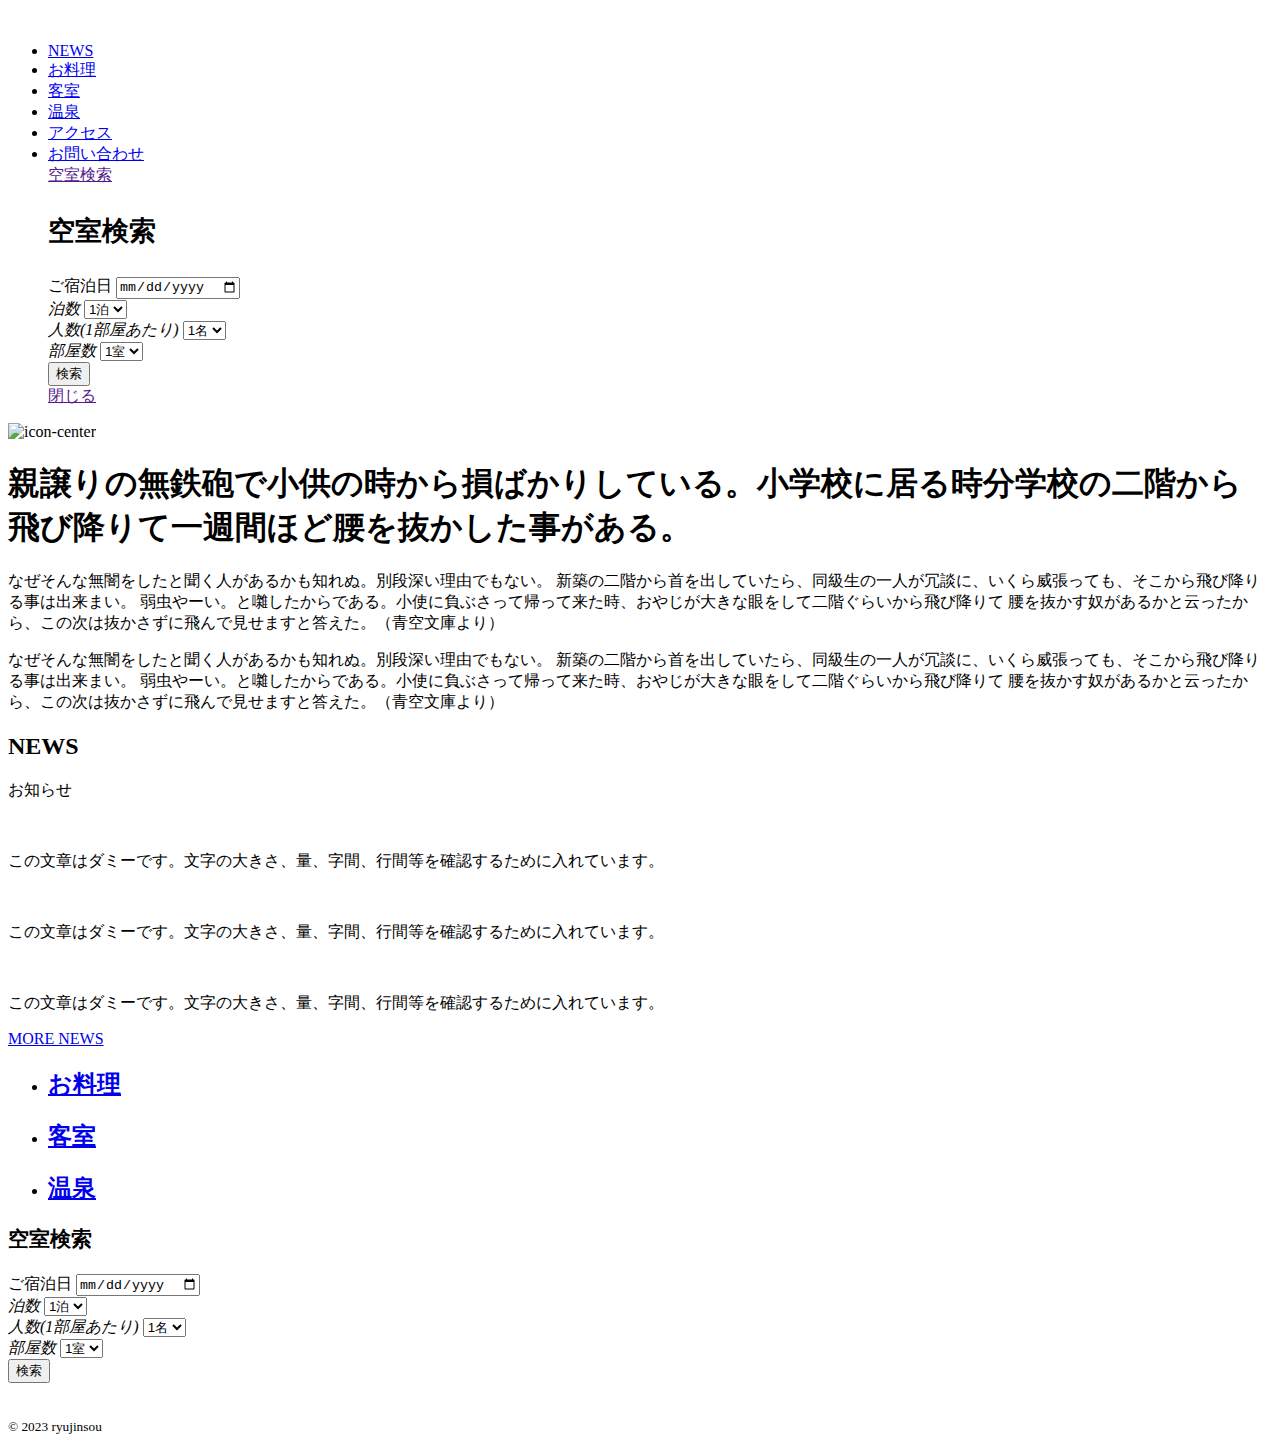
==== index.html @ 033f854f "Create index.html" ====
<!DOCTYPE html>
<html lang="ja">

    <head>
        <meta charset="UTF-8">
        <meta http-equiv="X-UA-Compatible" content="IE=edge">
        <meta name="viewport" content="width=device-width, initial-scale=1.0">
        <title>癒しの宿 龍人荘</title>
        <link rel="stylesheet" href="css/style.css">
        <link rel="icon" type="image/jpg" href="images/ryu.jpg">
        <link
            href="https://stackpath.bootstrapcdn.com/font-awesome/4.7.0/css/font-awesome.min.css"
            rel="stylesheet">
        <meta name="robots" content="noindex,nofollow">
        <script
            src="https://ajax.googleapis.com/ajax/libs/jquery/3.6.3/jquery.min.js"></script>
        <script src="js/main.js"></script>
    </head>

    <body>
        <header class="page-header">
            <div id="drawer_toggle">
                <span></span>
                <span></span>
                <span></span>
            </div>

            <div class="header-top">
                <a href="index.html"><img class="logo" src="images/ryu.jpg"
                        alt=""></a>
                <nav>
                    <ul class="list">
                        <li><a href="news.html">NEWS</a></li>
                        <li><a href="cuisine.html">お料理</a></li>
                        <li><a href="room.html">客室</a></li>
                        <li><a href="spa.html">温泉</a></li>
                        <li><a href="access.html">アクセス</a></li>
                        <li><a href="form.html">お問い合わせ</a></li>
                        <div class="content">
                            <a class="js-modal-open" href="">空室検索</a>
                        </div>
                        <div class="modal js-modal">
                            <div class="modal__bg js-modal-close"></div>
                            <div class="modal__content">
                                <div class="form_search_modal">
                                    <h3 style="font-size: 1.7rem;">空室検索</h3>
                                    <form action="#" id="form2">
                                        <div>
                                            <label>
                                                <span>ご宿泊日</span>
                                                <input type="date" value="date">
                                            </label>
                                        </div>
                                        <div>
                                            <em>泊数</em>
                                            <select name="" id="">
                                                <option value="1"
                                                    selected="selected"
                                                    slot="haku">1泊</option>
                                                <option value="2">2泊</option>
                                                <option value="3">3泊</option>
                                                <option value="4">4泊</option>
                                                <option value="5">5泊</option>
                                            </select>
                                        </div>
                                        <div>
                                            <em>人数(1部屋あたり)</em>
                                            <select name="" id="">
                                                <option value="1"
                                                    selected="selected"
                                                    slot="haku">1名</option>
                                                <option value="2">2名</option>
                                                <option value="3">3名</option>
                                                <option value="4">4名</option>
                                                <option value="5">5名</option>
                                            </select>
                                        </div>
                                        <div>
                                            <em>部屋数</em>
                                            <select name="" id="">
                                                <option value="1"
                                                    selected="selected"
                                                    slot="haku">1室</option>
                                                <option value="2">2室</option>
                                                <option value="3">3室</option>
                                                <option value="4">4室</option>
                                                <option value="5">5室</option>
                                            </select>
                                        </div>
                                        <div>
                                            <a href="">
                                                <input type="button" value="検索"
                                                    id="searchBtn">
                                            </a>
                                        </div>
                                    </form>
                                    <a class="js-modal-close" href="">閉じる</a>
                                </div><!--modal__inner-->
                            </div><!--modal-->
                        </ul>
                    </nav>
                </div>
                <div class="header-main">
                    <img src="./images/ryu2.svg" alt="icon-center">
                </div>
            </header>


            <div class="wrapper">
                <main>
                    <h1>親譲りの無鉄砲で小供の時から損ばかりしている。小学校に居る時分学校の二階から飛び降りて一週間ほど腰を抜かした事がある。</h1>
                    <p>なぜそんな無闇をしたと聞く人があるかも知れぬ。別段深い理由でもない。
                        新築の二階から首を出していたら、同級生の一人が冗談に、いくら威張っても、そこから飛び降りる事は出来まい。
                        弱虫やーい。と囃したからである。小使に負ぶさって帰って来た時、おやじが大きな眼をして二階ぐらいから飛び降りて
                        腰を抜かす奴があるかと云ったから、この次は抜かさずに飛んで見せますと答えた。（青空文庫より）</p>
                    <p>なぜそんな無闇をしたと聞く人があるかも知れぬ。別段深い理由でもない。
                        新築の二階から首を出していたら、同級生の一人が冗談に、いくら威張っても、そこから飛び降りる事は出来まい。
                        弱虫やーい。と囃したからである。小使に負ぶさって帰って来た時、おやじが大きな眼をして二階ぐらいから飛び降りて
                        腰を抜かす奴があるかと云ったから、この次は抜かさずに飛んで見せますと答えた。（青空文庫より）</p>
                </main>


                <section>
                    <h2 class="news-header">NEWS</h2>
                    <p>お知らせ</p>
                </section>
                <div class="news-page">
                    <article>
                        <figure><a href=""><img src="images/news1.jpg" alt=""></a></figure>
                        <p>この文章はダミーです。文字の大きさ、量、字間、行間等を確認するために入れています。</p>
                    </article>
                    <article>
                        <figure><a href=""><img src="images/news2.jpeg" alt=""></a></figure>
                        <p>この文章はダミーです。文字の大きさ、量、字間、行間等を確認するために入れています。</p>
                    </article>
                    <article>
                        <figure><a href=""><img src="images/news3.jpg" alt=""></a></figure>
                        <p>この文章はダミーです。文字の大きさ、量、字間、行間等を確認するために入れています。</p>
                    </article>
                </div>
                <p class="btn_wrapper"><a href="news.html">MORE NEWS</a></p>
            </div>

            <div class="contents">
                <ul class="contents_box">
                    <li class="cuisine_active"><a href="cuisine.html">
                            <h2>お料理</h2>
                        </a>
                    </li>
                    <li class="room_active"><a href="room.html">
                            <h2>客室</h2>
                        </a>
                    </li>
                    <li class="spa_active"><a href="spa.html">
                            <h2>温泉</h2>
                        </a>
                    </li>
                </ul>
            </div>

            <div class="form_search">
                <h3 style="font-size: 1.3rem;">空室検索</h3>
                <form action="#">
                    <div>
                        <label>
                            <span>ご宿泊日</span>
                            <input type="date" value="date">
                        </label>
                    </div>
                    <div>
                        <em>泊数</em>
                        <select name="" id="">
                            <option value="1" selected="selected" slot="haku">1泊</option>
                            <option value="2">2泊</option>
                            <option value="3">3泊</option>
                            <option value="4">4泊</option>
                            <option value="5">5泊</option>
                        </select>
                    </div>
                    <div>
                        <em>人数(1部屋あたり)</em>
                        <select name="" id="">
                            <option value="1" selected="selected" slot="haku">1名</option>
                            <option value="2">2名</option>
                            <option value="3">3名</option>
                            <option value="4">4名</option>
                            <option value="5">5名</option>
                        </select>
                    </div>
                    <div>
                        <em>部屋数</em>
                        <select name="" id="">
                            <option value="1" selected="selected" slot="haku">1室</option>
                            <option value="2">2室</option>
                            <option value="3">3室</option>
                            <option value="4">4室</option>
                            <option value="5">5室</option>
                        </select>
                    </div>
                    <div>
                        <a href="">
                            <input type="button" value="検索" id="searchBtn">
                        </a>
                    </div>
                </form>
            </div>
            <footer>
                <img src="images/ryu.jpg" alt="">
                <p><small>&copy; 2023 ryujinsou</small></p>
            </footer>
        </body>

    </html>
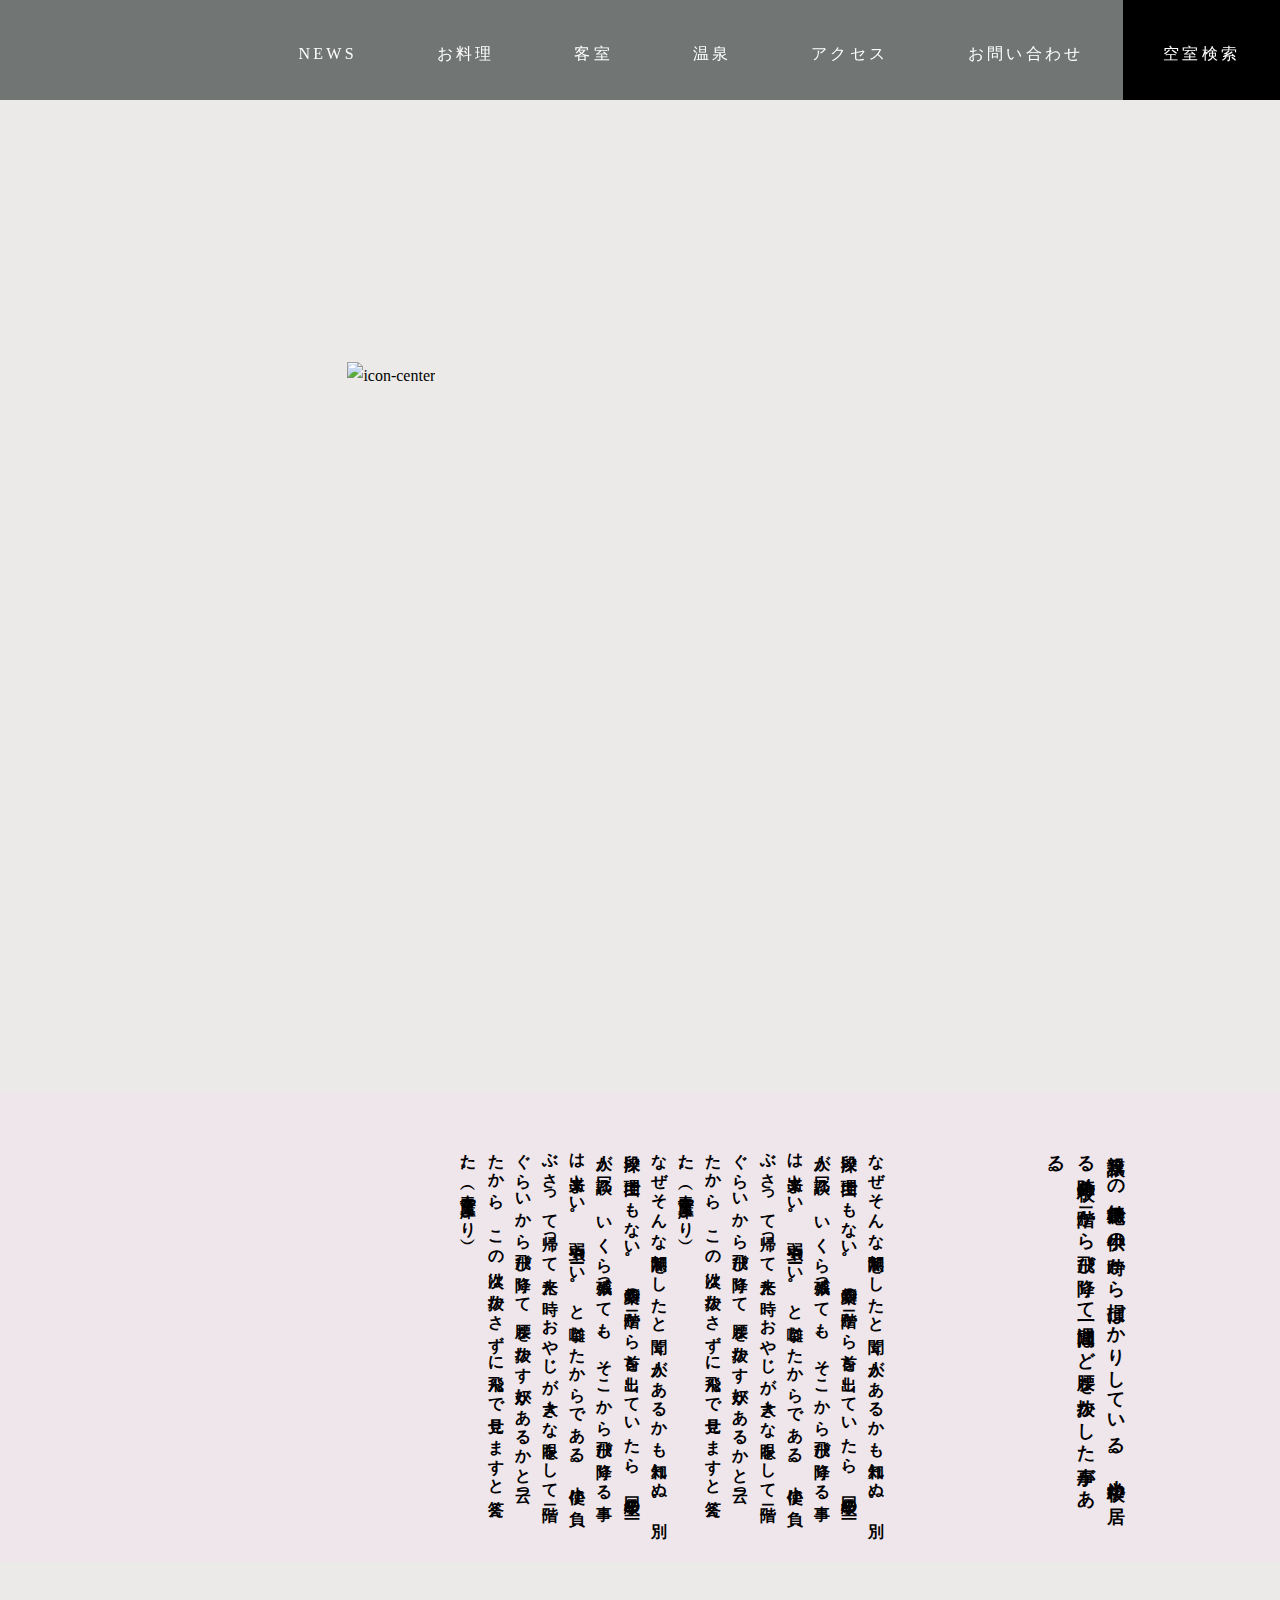
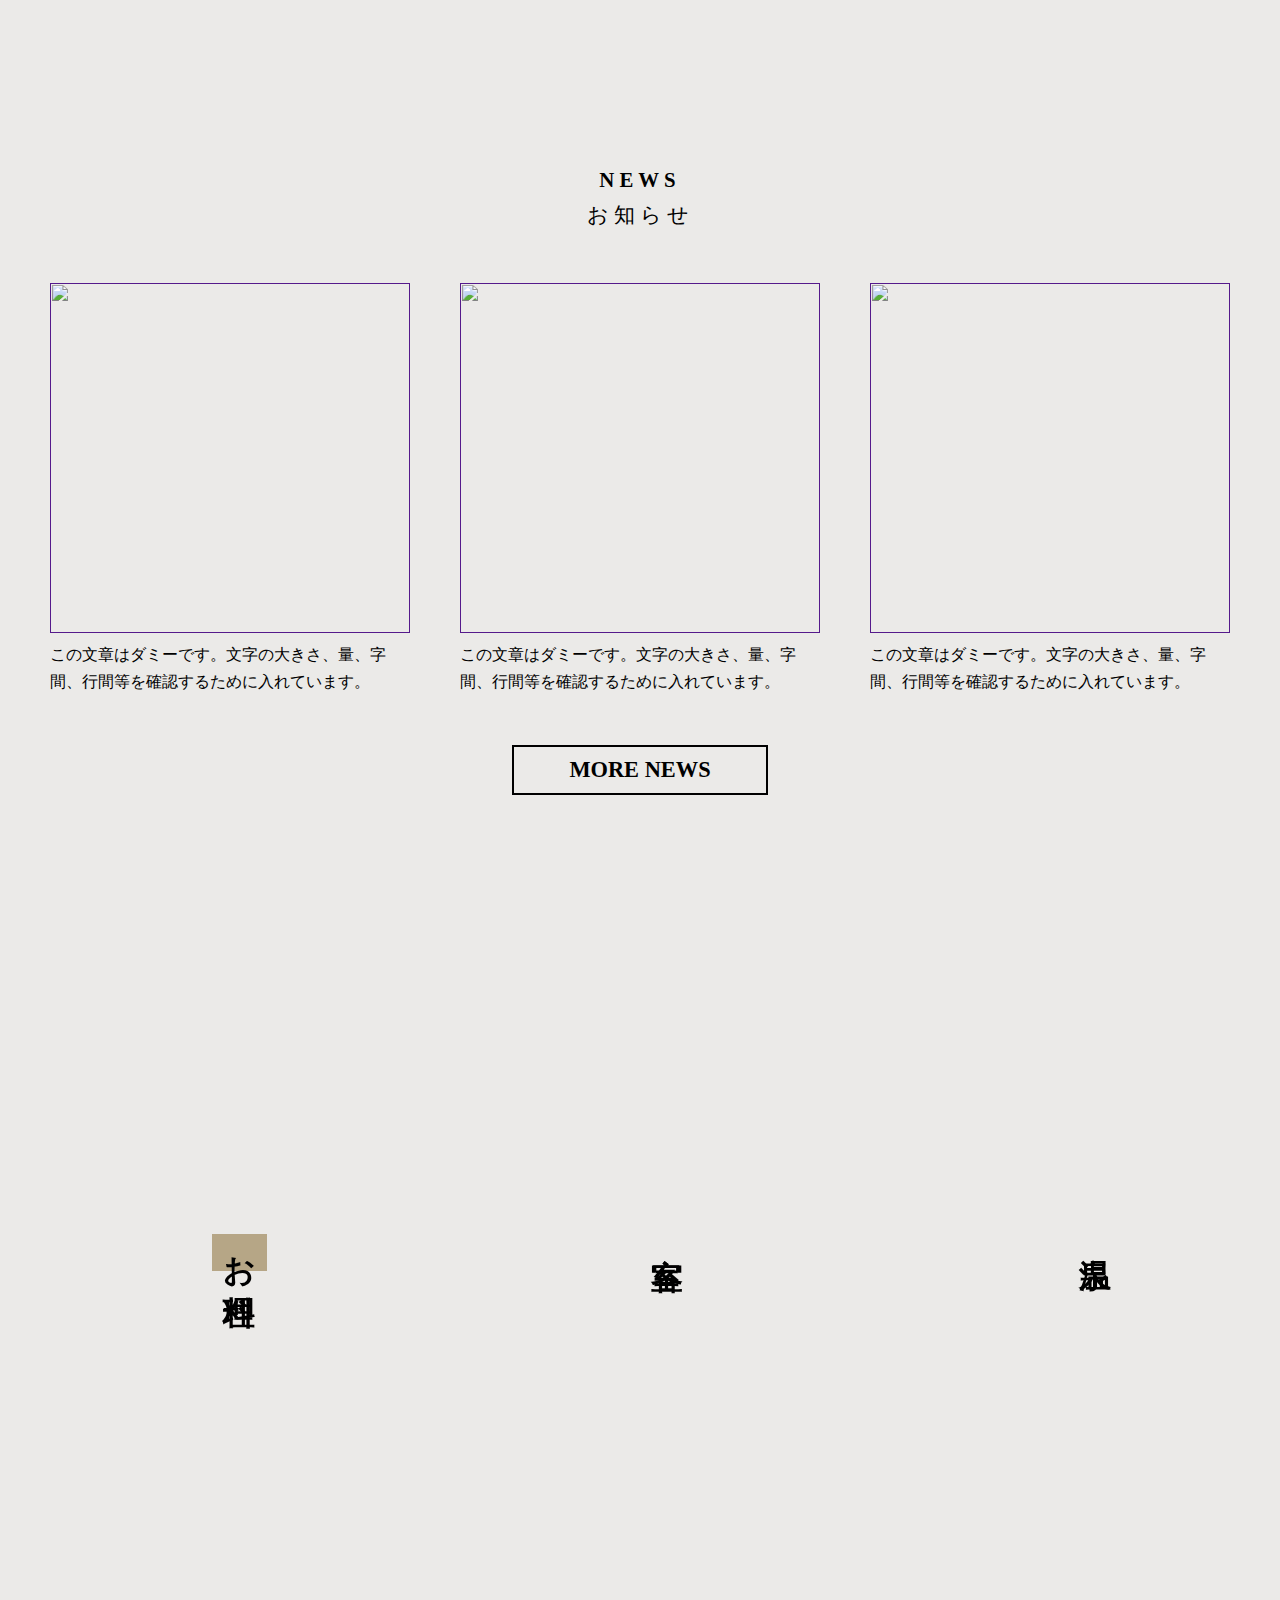
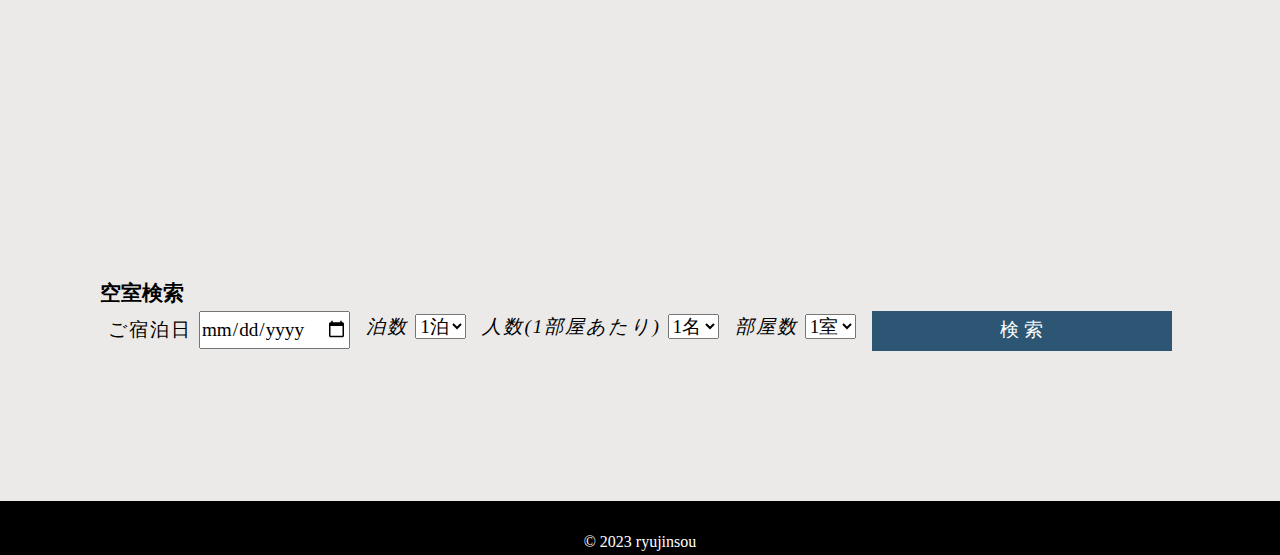
==== commit 9b15cfe7: "Update index.html" ====
--- a/index.html
+++ b/index.html
@@ -6,7 +6,7 @@
         <meta http-equiv="X-UA-Compatible" content="IE=edge">
         <meta name="viewport" content="width=device-width, initial-scale=1.0">
         <title>癒しの宿 龍人荘</title>
-        <link rel="stylesheet" href="css/style.css">
+        <link rel="stylesheet" href="style.css">
         <link rel="icon" type="image/jpg" href="images/ryu.jpg">
         <link
             href="https://stackpath.bootstrapcdn.com/font-awesome/4.7.0/css/font-awesome.min.css"
--- a/style.css
+++ b/style.css
@@ -0,0 +1,496 @@
+@charset "UTF-8";
+
+* {
+    font-size: 100%;
+    box-sizing: border-box;
+    margin: 0;
+    padding: 0;
+    scroll-behavior: smooth;
+    line-height: 1.7;
+    border-collapse: collapse;
+    font-family: 游明朝, "Yu Mincho", YuMincho, "Hiragino Mincho Pro", serif;
+}
+
+body {
+    background: rgb(235, 234, 232);
+}
+
+.page-header {
+    width: 100%;
+    background-image: url(../images/header.jpg);
+    background-size: cover;
+    background-position: center;
+    height: 100vh;
+    margin-bottom: 15%;
+}
+
+.header-top {
+    display: flex;
+    justify-content: space-between;
+    position: sticky;
+    top: 0;
+    height: 100px;
+    z-index: 1;
+    width: 100%;
+    background: #303535a6;
+}
+
+.logo {
+    height: 100px;
+}
+
+.list {
+    display: flex;
+    list-style: none;
+    padding: 0;
+}
+
+.list li {
+    padding: 40px;
+}
+
+.list a {
+    color: #fff;
+    letter-spacing: 0.2em;
+    text-decoration: none;
+}
+
+.list a:hover {
+    background: rgb(182, 166, 134);
+}
+
+.header-main {
+    position: absolute;
+    top: 48%;
+    left: 48%;
+    height: 100px;
+    width: 100px;
+    transform: translate(-267%, -70%);
+}
+
+/*空室検索　ul>div */
+.content {
+    margin: 0 auto;
+    padding: 40px;
+    background-color: #000;
+    height: 100px;
+}
+
+.modal {
+    display: none;
+    height: 100vh;
+    position: fixed;
+    top: 0;
+    right: 0%;
+    width: 100%;
+}
+
+.modal__bg {
+    background: rgba(0, 0, 0, 0.8);
+    height: 100vh;
+    position: absolute;
+    width: 100%;
+}
+
+.modal__content {
+    background: #fff;
+    left: 50%;
+    padding: 40px;
+    position: absolute;
+    top: 50%;
+    transform: translate(-50%, -50%);
+    width: 60%;
+}
+
+.form_search_modal {
+    margin: 100px auto;
+}
+
+.form_search_modal div {
+    margin: 20px auto;
+}
+
+#form2 {
+    display: grid;
+}
+
+/*メイン*/
+.wrapper {
+    margin: 0 auto;
+}
+
+main {
+    -ms-writing-mode: tb-rl;
+    writing-mode: vertical-rl;
+    padding: 50px;
+    letter-spacing: 2px;
+    background-image: url(../images/home.jpg);
+    background-size: cover;
+    background-position: center;
+    background-color: rgba(243, 226, 242, 0.445);
+    background-blend-mode: hue;
+    color: #000;
+    width: 100%;
+    margin-bottom: 200px;
+    font-weight: bold;
+    height: 470px;
+}
+
+main h1 {
+    padding-left: 150px;
+    padding-right: 100px;
+    font-size: 1.1rem;
+}
+
+/*NEWS*/
+section {
+    text-align: center;
+    margin: 50px auto;
+    font-size: 1.3rem;
+    letter-spacing: 5px;
+}
+
+.news-page {
+    margin: 0 50px 50px;
+    display: grid;
+    grid-template-columns: 1fr 1fr 1fr;
+    gap: 50px;
+
+}
+
+figure img {
+    height: 350px;
+    width: 100%;
+}
+
+.btn_wrapper {
+    color: #000;
+    text-align: center;
+}
+
+.btn_wrapper a {
+    display: block;
+    border: 2px solid #000;
+    width: 20%;
+    margin: 0 auto 250px;
+    height: 50px;
+    line-height: 46px;
+    text-align: center;
+    color: #000;
+    text-decoration: none;
+    font-size: 1.4rem;
+    font-weight: bold;
+    transition: all 0.5s ease;
+}
+
+.btn_wrapper a:hover {
+    transition: all 0.5s ease;
+    background: #2c5674;
+    color: #fff;
+}
+
+
+/*料理、客室、温泉*/
+.contents_box {
+    display: flex;
+    list-style: none;
+    position: relative;
+    margin-bottom: 200px;
+}
+
+
+.contents_box a {
+    display: block;
+    position: relative;
+    color: #000;
+    z-index: 1;
+    width: 100%;
+    height: 100%;
+    text-decoration: none;
+    overflow: hidden;
+}
+
+.contents_box h2 {
+    font-size: 2rem;
+    -ms-writing-mode: tb-rl;
+    writing-mode: vertical-rl;
+    position: relative;
+    top: 30%;
+    left: 50%;
+    background: rgb(182, 166, 134);
+}
+
+.contents_box li:hover {
+    transform: scale(1.1, 1.1);
+}
+
+.cuisine_active {
+    background-image: url(../images/cuisineMain.jpg);
+    background-size: cover;
+    flex: 1;
+    height: 70vh;
+    margin-right: 3px;
+    transition: 0.5s;
+}
+
+.room_active {
+    background-image: url(../images/roomMain.jpg);
+    background-size: cover;
+    flex: 1;
+    margin-right: 3px;
+    transition: 0.5s
+}
+
+.spa_active {
+    background-image: url(../images/spaMain.jpg);
+    background-size: cover;
+    flex: 1;
+    transition: 0.5s
+}
+
+
+/*フォーム*/
+.form_search {
+    margin: 0 100px 150px;
+}
+
+form {
+    font-size: 1.2rem;
+    display: flex;
+    letter-spacing: 2px;
+}
+
+form div {
+    margin: 0 auto;
+}
+
+#searchBtn {
+    width: 300px;
+    height: 40px;
+    color: #fff;
+    letter-spacing: 5px;
+    text-indent: 5px;
+    background: #2c5674;
+    border-radius: 0;
+    border: none;
+    cursor: pointer;
+}
+
+/*フッター*/
+footer {
+    background: #000;
+    color: #fff;
+    text-align: center;
+}
+
+
+
+@media (max-width: 767px) {
+    html {
+        font-size: 10px;
+        width: 100%;
+        text-align: center;
+    }
+
+    .page-header {
+        max-height: 580px;
+    }
+
+    .page-header .logo {
+        height: 60px;
+    }
+
+    .list li {
+        padding: 0;
+    }
+
+    .list li a {
+        padding: 10px;
+    }
+
+    .content {
+        background-color: #fff;
+        padding: 0;
+        height: 50px;
+    }
+
+    .header-main {
+        position: absolute;
+        top: 30%;
+        left: 48%;
+        height: 50px;
+        width: 50px;
+        transform: translate(-580%, -100%);
+    }
+
+    main {
+        height: 370px;
+        margin-bottom: 80px;
+        padding: 30px;
+        font-size: 8px;
+    }
+
+    main h1 {
+        padding-left: 30px;
+        padding-right: 0;
+        /* text-align: center; */
+
+    }
+
+    .btn_wrapper a {
+        width: 60%;
+        margin-bottom: 30px;
+    }
+
+    .news-page {
+        margin: 0 auto;
+        display: block;
+        width: 90%;
+    }
+
+    section {
+        margin-bottom: 10px;
+    }
+
+    article {
+        margin-bottom: 30px;
+    }
+
+    figure img {
+        height: 220px;
+        width: 100%;
+    }
+
+    .contents_box {
+        display: block;
+        margin-bottom: 100px;
+    }
+
+    .contents_box h2 {
+        top: 38%;
+        left: 46%;
+    }
+
+    .cuisine_active {
+        background-position: center;
+        height: 400px;
+        margin-bottom: 5px;
+    }
+
+    .room_active {
+        background-position: center;
+        height: 400px;
+        margin-bottom: 5px;
+    }
+
+    .spa_active {
+        background-position: center;
+        height: 400px;
+        margin-bottom: 5px;
+    }
+
+    .form_search {
+        margin: 0 auto 10%;
+        text-align: center;
+    }
+
+    form {
+        display: block;
+    }
+
+    form div {
+        margin: 30px auto;
+        width: 100%;
+    }
+
+    footer img {
+        height: 100px;
+    }
+
+    /*ハンバーガーメニュー*/
+    .header-top {
+        position: fixed;
+        top: 60px;
+        width: 100%;
+        height: calc(100% - 60px);
+        background: rgb(255, 255, 255);
+        opacity: 0.9;
+        display: block;
+        right: -100%;
+        transition: right .5s;
+    }
+
+    .header-top.sp_open {
+        right: 0;
+    }
+
+    .list {
+        position: absolute;
+        top: 38%;
+        left: 50%;
+        transform: translate(-50%, -50%);
+        display: block;
+        letter-spacing: 0px;
+    }
+
+    .list a {
+        display: block;
+        padding: 25px;
+        border-radius: 5px;
+        color: #666;
+        font-size: 1.8rem;
+        text-align: center;
+        text-decoration: none;
+    }
+
+    #drawer_toggle {
+        z-index: 200;
+        box-sizing: border-box;
+        position: absolute;
+        top: 0;
+        right: 0;
+        display: inline-block;
+        width: 60px;
+        height: 60px;
+        position: fixed;
+    }
+
+    #drawer_toggle span {
+        position: absolute;
+        top: 19px;
+        left: 17px;
+        display: inline-block;
+        width: 30px;
+        height: 3px;
+        border-radius: 2px;
+        background-color: rgb(255, 255, 255);
+        vertical-align: top;
+    }
+
+    #drawer_toggle span:nth-child(2) {
+        margin-top: 10px;
+    }
+
+    #drawer_toggle span:last-child {
+        margin-top: 20px;
+    }
+
+    #drawer_toggle.open span {
+        top: 29px;
+        left: 14px;
+        width: 35px;
+        margin: 0;
+    }
+
+    #drawer_toggle.open span:first-child {
+        transform: rotate(45deg);
+    }
+
+    #drawer_toggle.open span:nth-child(2) {
+        display: none;
+    }
+
+    #drawer_toggle.open span:last-child {
+        transform: rotate(-45deg);
+    }
+}
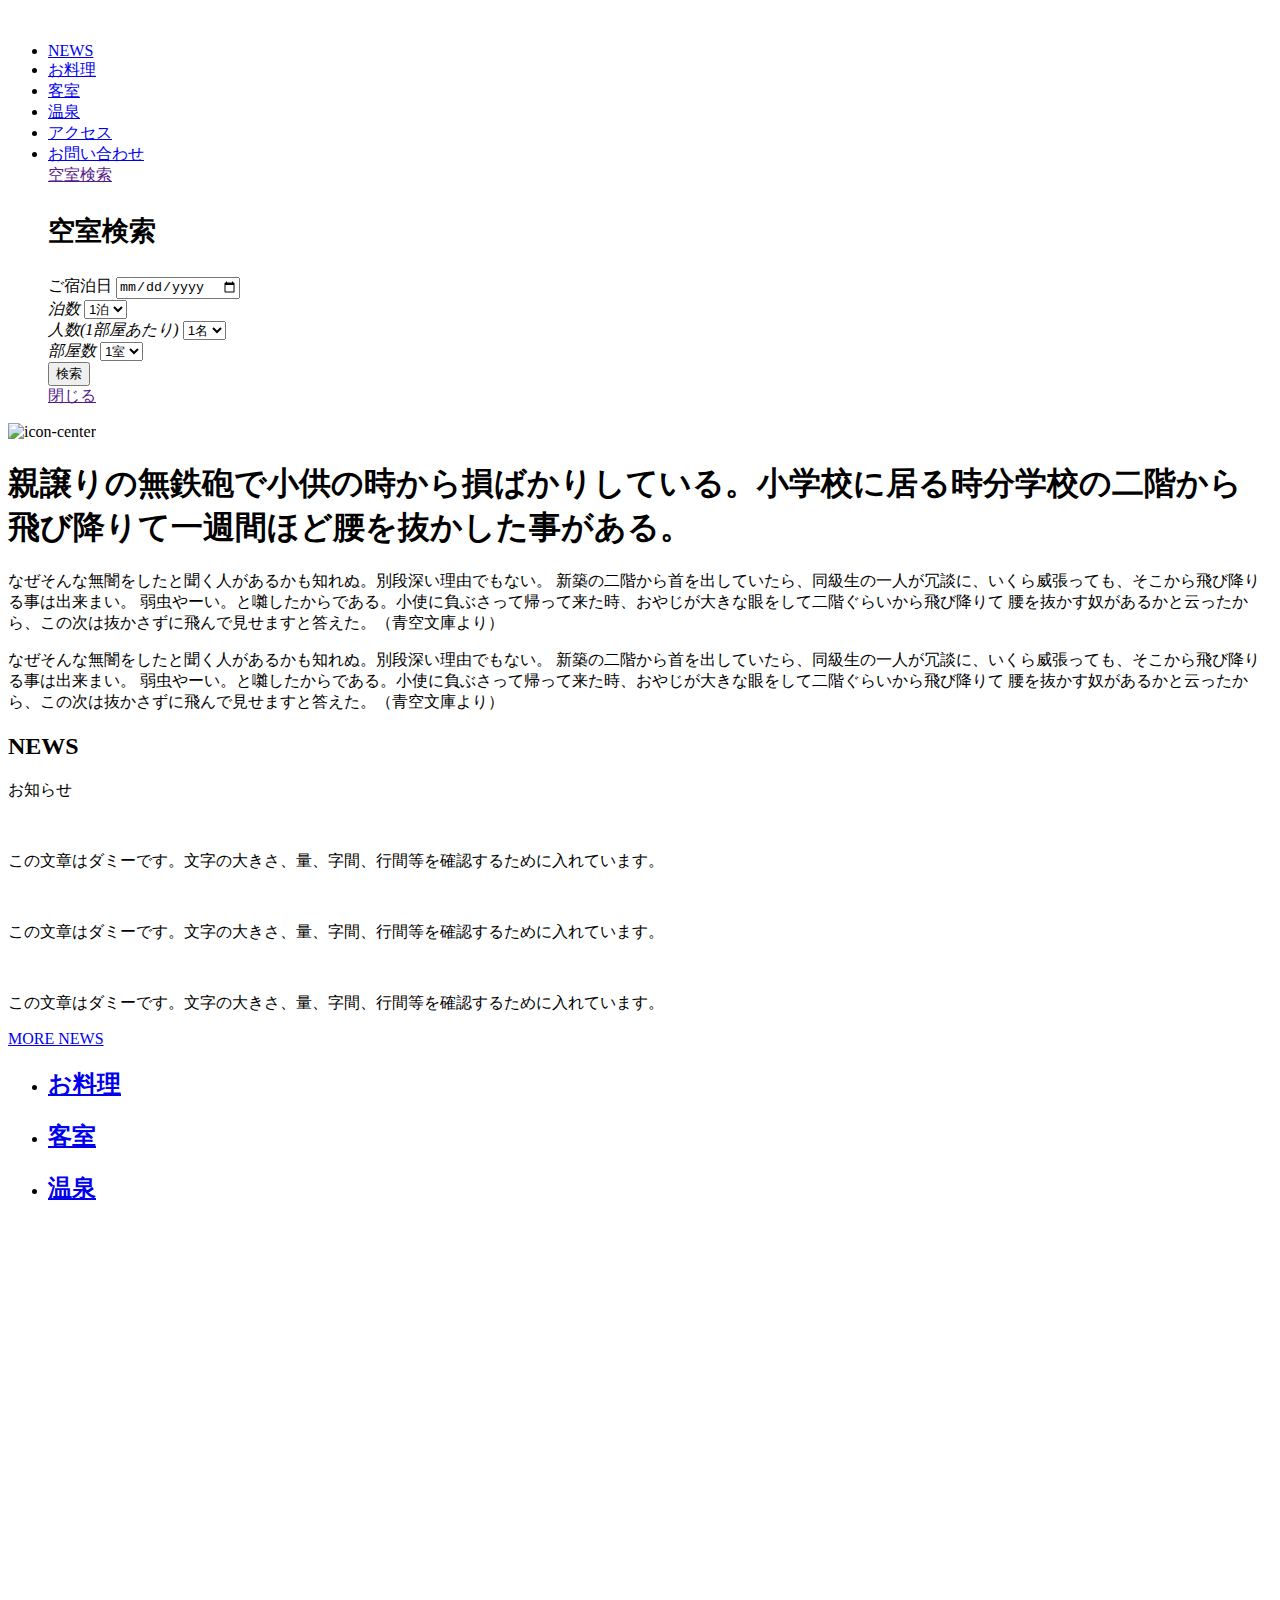
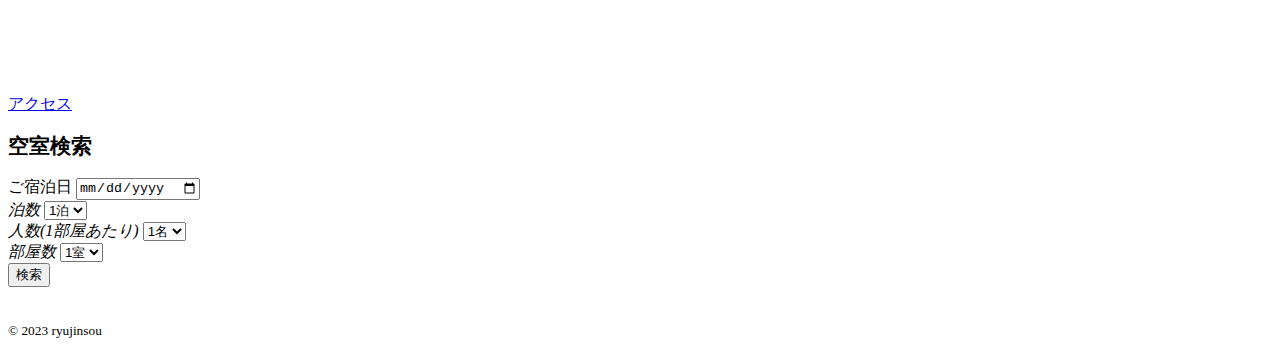
==== commit 47f46fec: "Add files via upload" ====
--- a/index.html
+++ b/index.html
@@ -1,213 +1,225 @@
-<!DOCTYPE html>
-<html lang="ja">
-
-    <head>
-        <meta charset="UTF-8">
-        <meta http-equiv="X-UA-Compatible" content="IE=edge">
-        <meta name="viewport" content="width=device-width, initial-scale=1.0">
-        <title>癒しの宿 龍人荘</title>
-        <link rel="stylesheet" href="style.css">
-        <link rel="icon" type="image/jpg" href="images/ryu.jpg">
-        <link
-            href="https://stackpath.bootstrapcdn.com/font-awesome/4.7.0/css/font-awesome.min.css"
-            rel="stylesheet">
-        <meta name="robots" content="noindex,nofollow">
-        <script
-            src="https://ajax.googleapis.com/ajax/libs/jquery/3.6.3/jquery.min.js"></script>
-        <script src="js/main.js"></script>
-    </head>
-
-    <body>
-        <header class="page-header">
-            <div id="drawer_toggle">
-                <span></span>
-                <span></span>
-                <span></span>
-            </div>
-
-            <div class="header-top">
-                <a href="index.html"><img class="logo" src="images/ryu.jpg"
-                        alt=""></a>
-                <nav>
-                    <ul class="list">
-                        <li><a href="news.html">NEWS</a></li>
-                        <li><a href="cuisine.html">お料理</a></li>
-                        <li><a href="room.html">客室</a></li>
-                        <li><a href="spa.html">温泉</a></li>
-                        <li><a href="access.html">アクセス</a></li>
-                        <li><a href="form.html">お問い合わせ</a></li>
-                        <div class="content">
-                            <a class="js-modal-open" href="">空室検索</a>
-                        </div>
-                        <div class="modal js-modal">
-                            <div class="modal__bg js-modal-close"></div>
-                            <div class="modal__content">
-                                <div class="form_search_modal">
-                                    <h3 style="font-size: 1.7rem;">空室検索</h3>
-                                    <form action="#" id="form2">
-                                        <div>
-                                            <label>
-                                                <span>ご宿泊日</span>
-                                                <input type="date" value="date">
-                                            </label>
-                                        </div>
-                                        <div>
-                                            <em>泊数</em>
-                                            <select name="" id="">
-                                                <option value="1"
-                                                    selected="selected"
-                                                    slot="haku">1泊</option>
-                                                <option value="2">2泊</option>
-                                                <option value="3">3泊</option>
-                                                <option value="4">4泊</option>
-                                                <option value="5">5泊</option>
-                                            </select>
-                                        </div>
-                                        <div>
-                                            <em>人数(1部屋あたり)</em>
-                                            <select name="" id="">
-                                                <option value="1"
-                                                    selected="selected"
-                                                    slot="haku">1名</option>
-                                                <option value="2">2名</option>
-                                                <option value="3">3名</option>
-                                                <option value="4">4名</option>
-                                                <option value="5">5名</option>
-                                            </select>
-                                        </div>
-                                        <div>
-                                            <em>部屋数</em>
-                                            <select name="" id="">
-                                                <option value="1"
-                                                    selected="selected"
-                                                    slot="haku">1室</option>
-                                                <option value="2">2室</option>
-                                                <option value="3">3室</option>
-                                                <option value="4">4室</option>
-                                                <option value="5">5室</option>
-                                            </select>
-                                        </div>
-                                        <div>
-                                            <a href="">
-                                                <input type="button" value="検索"
-                                                    id="searchBtn">
-                                            </a>
-                                        </div>
-                                    </form>
-                                    <a class="js-modal-close" href="">閉じる</a>
-                                </div><!--modal__inner-->
-                            </div><!--modal-->
-                        </ul>
-                    </nav>
-                </div>
-                <div class="header-main">
-                    <img src="./images/ryu2.svg" alt="icon-center">
-                </div>
-            </header>
-
-
-            <div class="wrapper">
-                <main>
-                    <h1>親譲りの無鉄砲で小供の時から損ばかりしている。小学校に居る時分学校の二階から飛び降りて一週間ほど腰を抜かした事がある。</h1>
-                    <p>なぜそんな無闇をしたと聞く人があるかも知れぬ。別段深い理由でもない。
-                        新築の二階から首を出していたら、同級生の一人が冗談に、いくら威張っても、そこから飛び降りる事は出来まい。
-                        弱虫やーい。と囃したからである。小使に負ぶさって帰って来た時、おやじが大きな眼をして二階ぐらいから飛び降りて
-                        腰を抜かす奴があるかと云ったから、この次は抜かさずに飛んで見せますと答えた。（青空文庫より）</p>
-                    <p>なぜそんな無闇をしたと聞く人があるかも知れぬ。別段深い理由でもない。
-                        新築の二階から首を出していたら、同級生の一人が冗談に、いくら威張っても、そこから飛び降りる事は出来まい。
-                        弱虫やーい。と囃したからである。小使に負ぶさって帰って来た時、おやじが大きな眼をして二階ぐらいから飛び降りて
-                        腰を抜かす奴があるかと云ったから、この次は抜かさずに飛んで見せますと答えた。（青空文庫より）</p>
-                </main>
-
-
-                <section>
-                    <h2 class="news-header">NEWS</h2>
-                    <p>お知らせ</p>
-                </section>
-                <div class="news-page">
-                    <article>
-                        <figure><a href=""><img src="images/news1.jpg" alt=""></a></figure>
-                        <p>この文章はダミーです。文字の大きさ、量、字間、行間等を確認するために入れています。</p>
-                    </article>
-                    <article>
-                        <figure><a href=""><img src="images/news2.jpeg" alt=""></a></figure>
-                        <p>この文章はダミーです。文字の大きさ、量、字間、行間等を確認するために入れています。</p>
-                    </article>
-                    <article>
-                        <figure><a href=""><img src="images/news3.jpg" alt=""></a></figure>
-                        <p>この文章はダミーです。文字の大きさ、量、字間、行間等を確認するために入れています。</p>
-                    </article>
-                </div>
-                <p class="btn_wrapper"><a href="news.html">MORE NEWS</a></p>
-            </div>
-
-            <div class="contents">
-                <ul class="contents_box">
-                    <li class="cuisine_active"><a href="cuisine.html">
-                            <h2>お料理</h2>
-                        </a>
-                    </li>
-                    <li class="room_active"><a href="room.html">
-                            <h2>客室</h2>
-                        </a>
-                    </li>
-                    <li class="spa_active"><a href="spa.html">
-                            <h2>温泉</h2>
-                        </a>
-                    </li>
-                </ul>
-            </div>
-
-            <div class="form_search">
-                <h3 style="font-size: 1.3rem;">空室検索</h3>
-                <form action="#">
-                    <div>
-                        <label>
-                            <span>ご宿泊日</span>
-                            <input type="date" value="date">
-                        </label>
-                    </div>
-                    <div>
-                        <em>泊数</em>
-                        <select name="" id="">
-                            <option value="1" selected="selected" slot="haku">1泊</option>
-                            <option value="2">2泊</option>
-                            <option value="3">3泊</option>
-                            <option value="4">4泊</option>
-                            <option value="5">5泊</option>
-                        </select>
-                    </div>
-                    <div>
-                        <em>人数(1部屋あたり)</em>
-                        <select name="" id="">
-                            <option value="1" selected="selected" slot="haku">1名</option>
-                            <option value="2">2名</option>
-                            <option value="3">3名</option>
-                            <option value="4">4名</option>
-                            <option value="5">5名</option>
-                        </select>
-                    </div>
-                    <div>
-                        <em>部屋数</em>
-                        <select name="" id="">
-                            <option value="1" selected="selected" slot="haku">1室</option>
-                            <option value="2">2室</option>
-                            <option value="3">3室</option>
-                            <option value="4">4室</option>
-                            <option value="5">5室</option>
-                        </select>
-                    </div>
-                    <div>
-                        <a href="">
-                            <input type="button" value="検索" id="searchBtn">
-                        </a>
-                    </div>
-                </form>
-            </div>
-            <footer>
-                <img src="images/ryu.jpg" alt="">
-                <p><small>&copy; 2023 ryujinsou</small></p>
-            </footer>
-        </body>
-
-    </html>
+<!DOCTYPE html>
+<html lang="ja">
+
+    <head>
+        <meta charset="UTF-8">
+        <meta http-equiv="X-UA-Compatible" content="IE=edge">
+        <meta name="viewport" content="width=device-width, initial-scale=1.0">
+        <title>癒しの宿 龍人荘</title>
+        <link rel="stylesheet" href="css/style.css">
+        <link rel="icon" type="image/jpg" href="images/ryu.jpg">
+        <link
+            href="https://stackpath.bootstrapcdn.com/font-awesome/4.7.0/css/font-awesome.min.css"
+            rel="stylesheet">
+        <meta name="robots" content="noindex,nofollow">
+        <script
+            src="https://ajax.googleapis.com/ajax/libs/jquery/3.6.3/jquery.min.js"></script>
+        <script src="js/main.js"></script>
+    </head>
+
+    <body>
+        <header class="page-header">
+            <div id="drawer_toggle">
+                <span></span>
+                <span></span>
+                <span></span>
+            </div>
+
+            <div class="header-top">
+                <a href="index.html"><img class="logo" src="images/ryu.jpg"
+                        alt=""></a>
+                <nav>
+                    <ul class="list">
+                        <li><a href="news.html">NEWS</a></li>
+                        <li><a href="cuisine.html">お料理</a></li>
+                        <li><a href="room.html">客室</a></li>
+                        <li><a href="spa.html">温泉</a></li>
+                        <li><a href="access.html">アクセス</a></li>
+                        <li><a href="form.html">お問い合わせ</a></li>
+                        <div class="content">
+                            <a class="js-modal-open" href="">空室検索</a>
+                        </div>
+                        <div class="modal js-modal">
+                            <div class="modal__bg js-modal-close"></div>
+                            <div class="modal__content">
+                                <div class="form_search_modal">
+                                    <h3 style="font-size: 1.7rem;">空室検索</h3>
+                                    <form action="#" id="form2">
+                                        <div>
+                                            <label>
+                                                <span>ご宿泊日</span>
+                                                <input type="date" value="date">
+                                            </label>
+                                        </div>
+                                        <div>
+                                            <em>泊数</em>
+                                            <select name="" id="">
+                                                <option value="1"
+                                                    selected="selected"
+                                                    slot="haku">1泊</option>
+                                                <option value="2">2泊</option>
+                                                <option value="3">3泊</option>
+                                                <option value="4">4泊</option>
+                                                <option value="5">5泊</option>
+                                            </select>
+                                        </div>
+                                        <div>
+                                            <em>人数(1部屋あたり)</em>
+                                            <select name="" id="">
+                                                <option value="1"
+                                                    selected="selected"
+                                                    slot="haku">1名</option>
+                                                <option value="2">2名</option>
+                                                <option value="3">3名</option>
+                                                <option value="4">4名</option>
+                                                <option value="5">5名</option>
+                                            </select>
+                                        </div>
+                                        <div>
+                                            <em>部屋数</em>
+                                            <select name="" id="">
+                                                <option value="1"
+                                                    selected="selected"
+                                                    slot="haku">1室</option>
+                                                <option value="2">2室</option>
+                                                <option value="3">3室</option>
+                                                <option value="4">4室</option>
+                                                <option value="5">5室</option>
+                                            </select>
+                                        </div>
+                                        <div>
+                                            <a href="">
+                                                <input type="button" value="検索"
+                                                    id="searchBtn">
+                                            </a>
+                                        </div>
+                                    </form>
+                                    <a class="js-modal-close" href="">閉じる</a>
+                                </div><!--modal__inner-->
+                            </div><!--modal-->
+                        </ul>
+                    </nav>
+                </div>
+                <div class="header-main">
+                    <img src="./images/ryu2.svg" alt="icon-center">
+                </div>
+            </header>
+
+
+            <div class="wrapper">
+                <main>
+                    <h1>親譲りの無鉄砲で小供の時から損ばかりしている。小学校に居る時分学校の二階から飛び降りて一週間ほど腰を抜かした事がある。</h1>
+                    <p>なぜそんな無闇をしたと聞く人があるかも知れぬ。別段深い理由でもない。
+                        新築の二階から首を出していたら、同級生の一人が冗談に、いくら威張っても、そこから飛び降りる事は出来まい。
+                        弱虫やーい。と囃したからである。小使に負ぶさって帰って来た時、おやじが大きな眼をして二階ぐらいから飛び降りて
+                        腰を抜かす奴があるかと云ったから、この次は抜かさずに飛んで見せますと答えた。（青空文庫より）</p>
+                    <p>なぜそんな無闇をしたと聞く人があるかも知れぬ。別段深い理由でもない。
+                        新築の二階から首を出していたら、同級生の一人が冗談に、いくら威張っても、そこから飛び降りる事は出来まい。
+                        弱虫やーい。と囃したからである。小使に負ぶさって帰って来た時、おやじが大きな眼をして二階ぐらいから飛び降りて
+                        腰を抜かす奴があるかと云ったから、この次は抜かさずに飛んで見せますと答えた。（青空文庫より）</p>
+                </main>
+
+
+                <section>
+                    <h2 class="news-header">NEWS</h2>
+                    <p>お知らせ</p>
+                </section>
+                <div class="news-page">
+                    <article>
+                        <figure><a href=""><img src="images/news1.jpg" alt=""></a></figure>
+                        <p>この文章はダミーです。文字の大きさ、量、字間、行間等を確認するために入れています。</p>
+                    </article>
+                    <article>
+                        <figure><a href=""><img src="images/news2.jpeg" alt=""></a></figure>
+                        <p>この文章はダミーです。文字の大きさ、量、字間、行間等を確認するために入れています。</p>
+                    </article>
+                    <article>
+                        <figure><a href=""><img src="images/news3.jpg" alt=""></a></figure>
+                        <p>この文章はダミーです。文字の大きさ、量、字間、行間等を確認するために入れています。</p>
+                    </article>
+                </div>
+                <p class="btn_wrapper"><a href="news.html">MORE NEWS</a></p>
+            </div>
+
+            <div class="contents">
+                <ul class="contents_box">
+                    <li class="cuisine_active"><a href="cuisine.html">
+                            <h2>お料理</h2>
+                        </a>
+                    </li>
+                    <li class="room_active"><a href="room.html">
+                            <h2>客室</h2>
+                        </a>
+                    </li>
+                    <li class="spa_active"><a href="spa.html">
+                            <h2>温泉</h2>
+                        </a>
+                    </li>
+                </ul>
+            </div>
+
+            <div class="map">
+                <iframe
+                    src="https://www.google.com/maps/embed?pb=!1m18!1m12!1m3!1d9297.693287537999!2d135.4381876625784!3d34.52237536798208!2m3!1f0!2f0!3f0!3m2!1i1024!2i768!4f13.1!3m3!1m2!1s0x6000c4c2558d8dc9%3A0xcd559f3aaa405ccf!2z6auY55-z6aeF!5e0!3m2!1sja!2sjp!4v1676041097547!5m2!1sja!2sjp"
+                    width="100%" height="450" style="border:0;"
+                    allowfullscreen=""
+                    loading="lazy"
+                    referrerpolicy="no-referrer-when-downgrade"></iframe>
+                    <p class="btn_wrapper"><a href="access.html">アクセス</a></p>
+
+            </div>
+
+            <div class="form_search">
+                <h2 style="font-size: 1.3rem;">空室検索</h2>
+                <form action="#">
+                    <div>
+                        <label>
+                            <span>ご宿泊日</span>
+                            <input type="date" value="date">
+                        </label>
+                    </div>
+                    <div>
+                        <em>泊数</em>
+                        <select name="" id="">
+                            <option value="1" selected="selected" slot="haku">1泊</option>
+                            <option value="2">2泊</option>
+                            <option value="3">3泊</option>
+                            <option value="4">4泊</option>
+                            <option value="5">5泊</option>
+                        </select>
+                    </div>
+                    <div>
+                        <em>人数(1部屋あたり)</em>
+                        <select name="" id="">
+                            <option value="1" selected="selected" slot="haku">1名</option>
+                            <option value="2">2名</option>
+                            <option value="3">3名</option>
+                            <option value="4">4名</option>
+                            <option value="5">5名</option>
+                        </select>
+                    </div>
+                    <div>
+                        <em>部屋数</em>
+                        <select name="" id="">
+                            <option value="1" selected="selected" slot="haku">1室</option>
+                            <option value="2">2室</option>
+                            <option value="3">3室</option>
+                            <option value="4">4室</option>
+                            <option value="5">5室</option>
+                        </select>
+                    </div>
+                    <div>
+                        <a href="">
+                            <input type="button" value="検索" id="searchBtn">
+                        </a>
+                    </div>
+                </form>
+            </div>
+            
+            <footer>
+                <img src="images/ryu.jpg" alt="">
+                <p><small>&copy; 2023 ryujinsou</small></p>
+            </footer>
+        </body>
+
+    </html>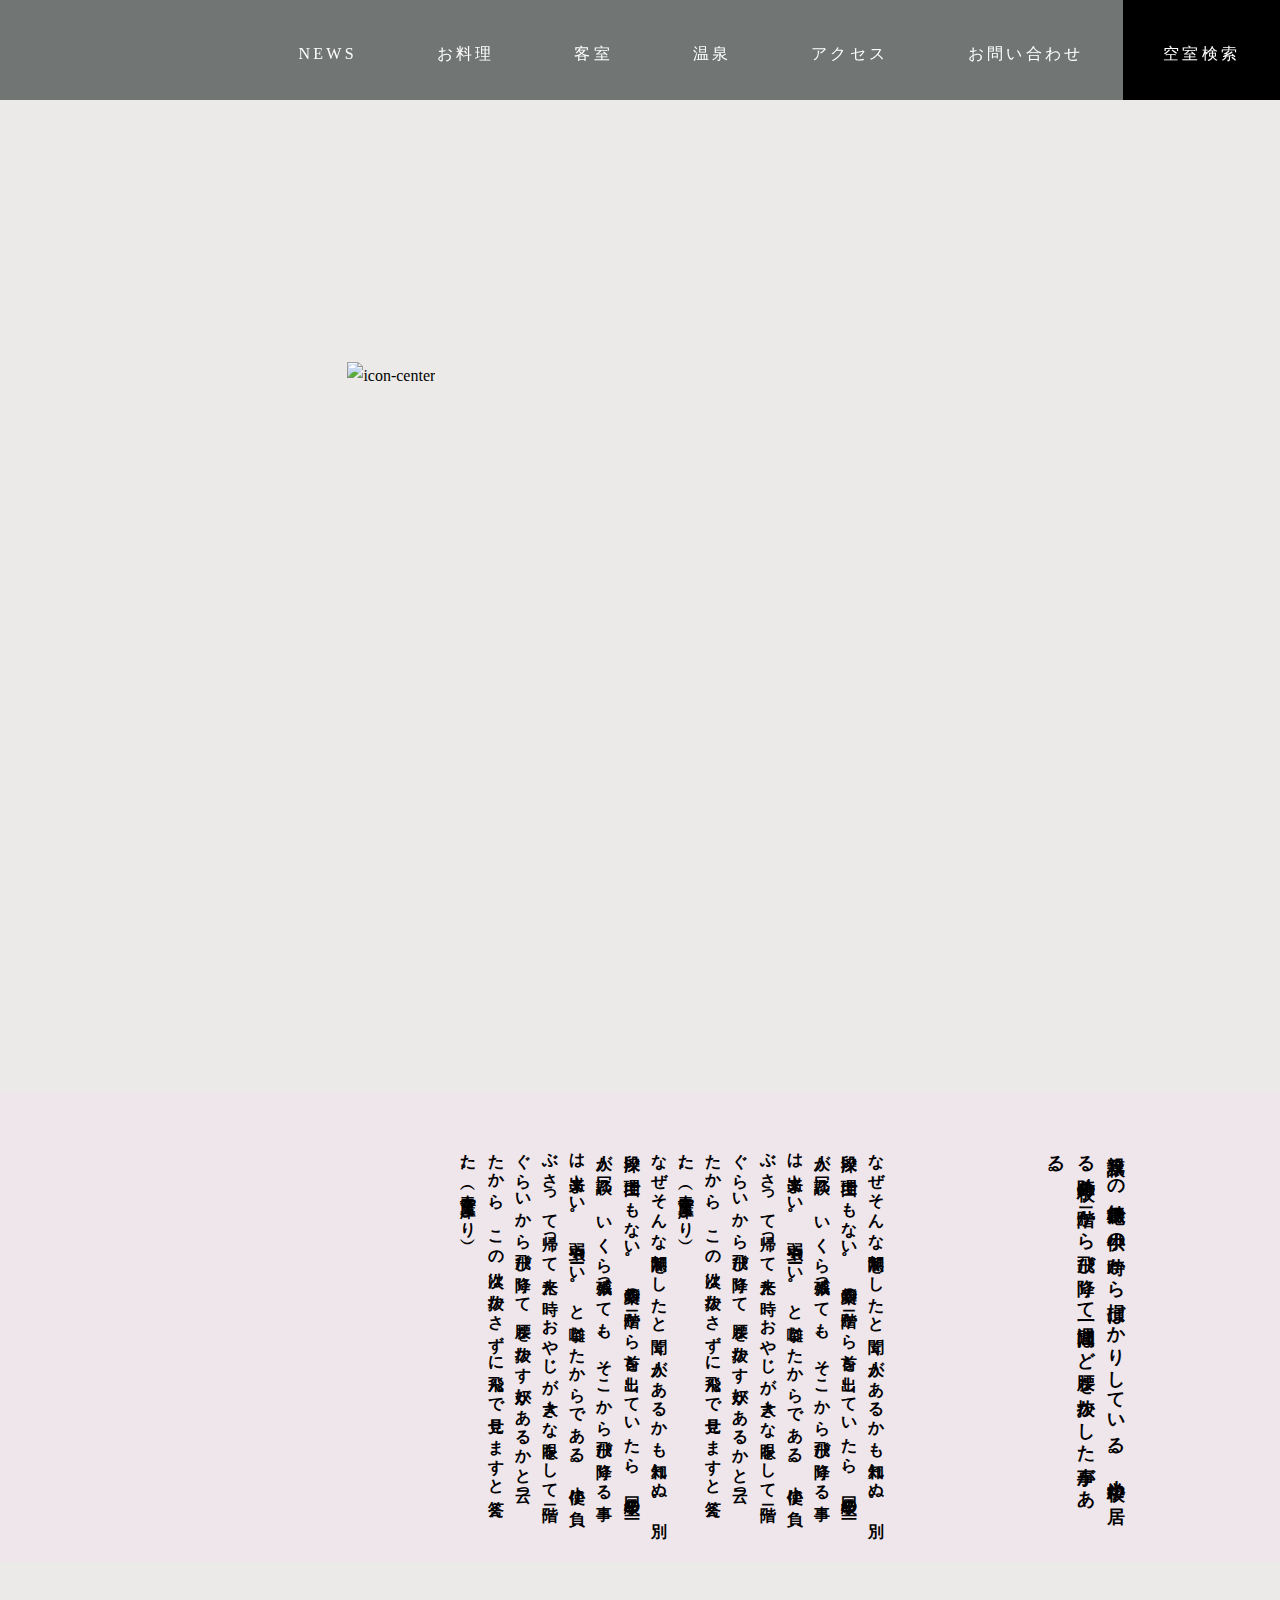
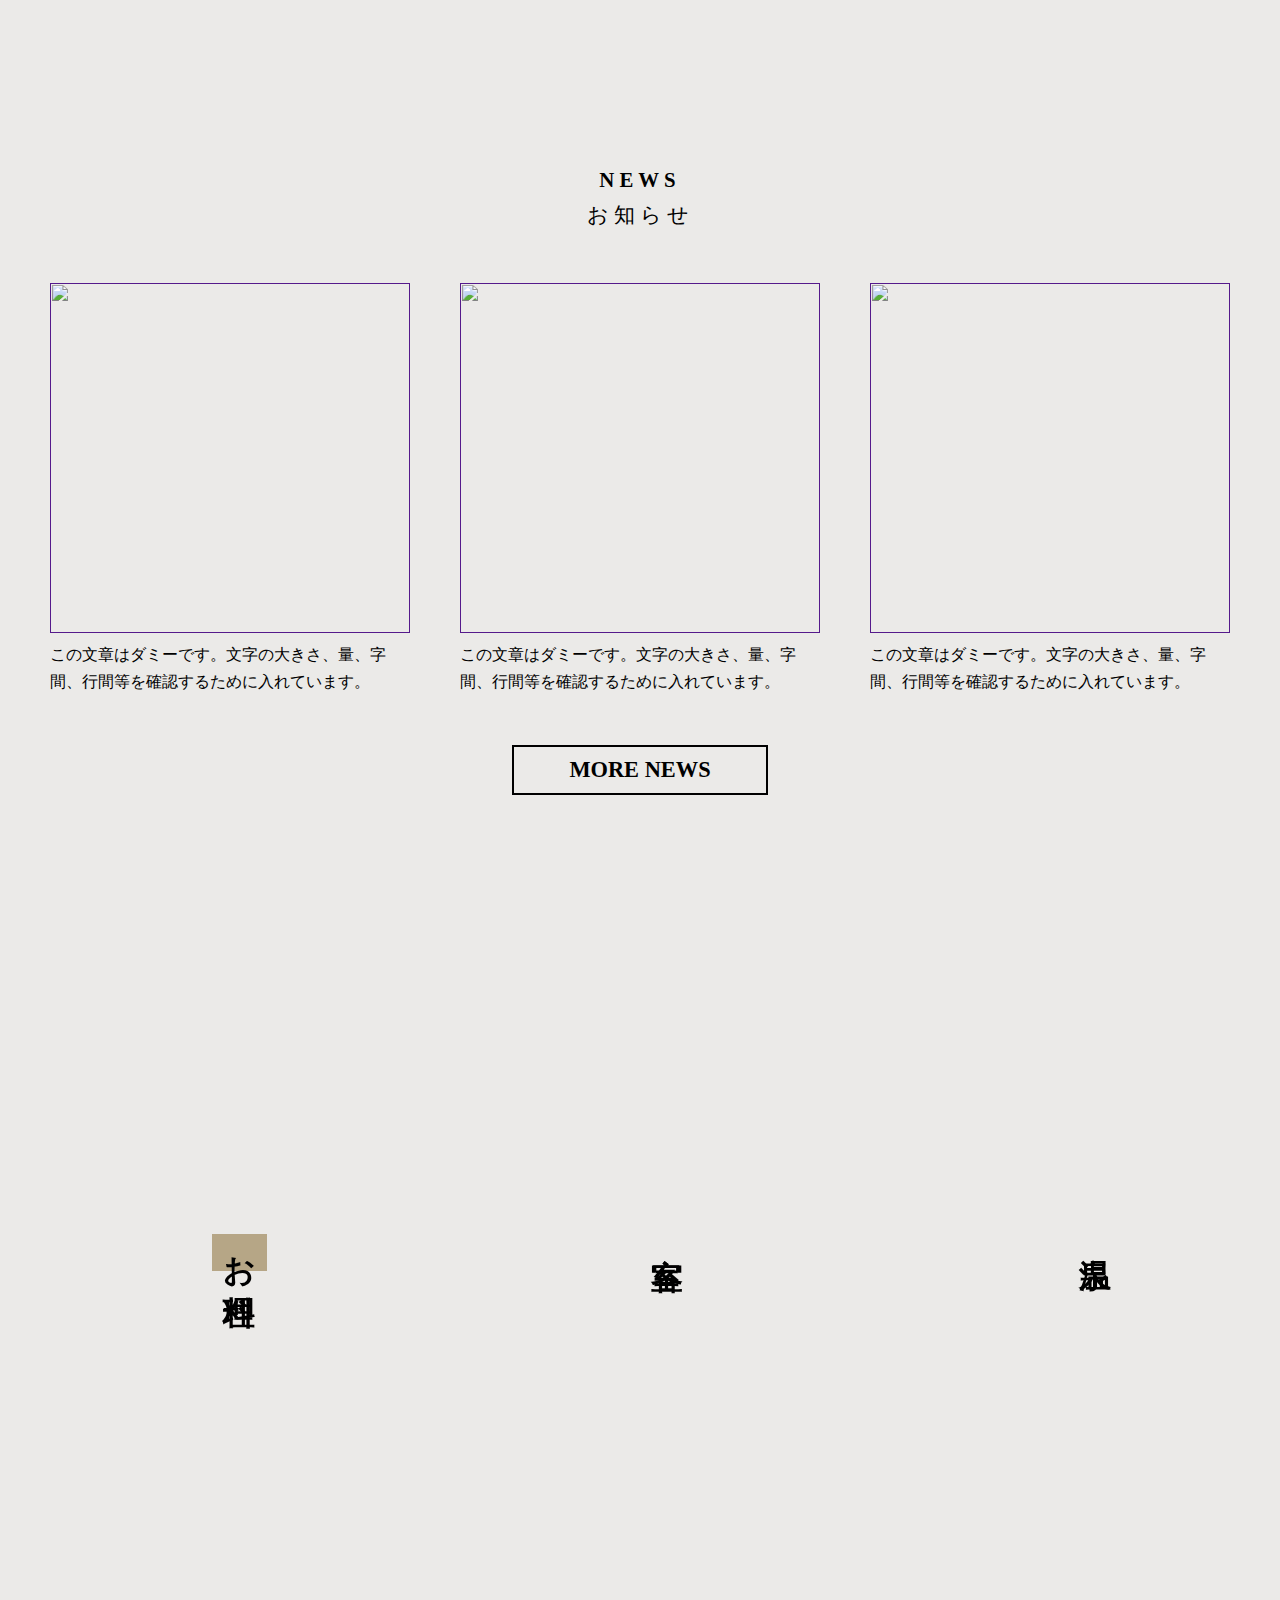
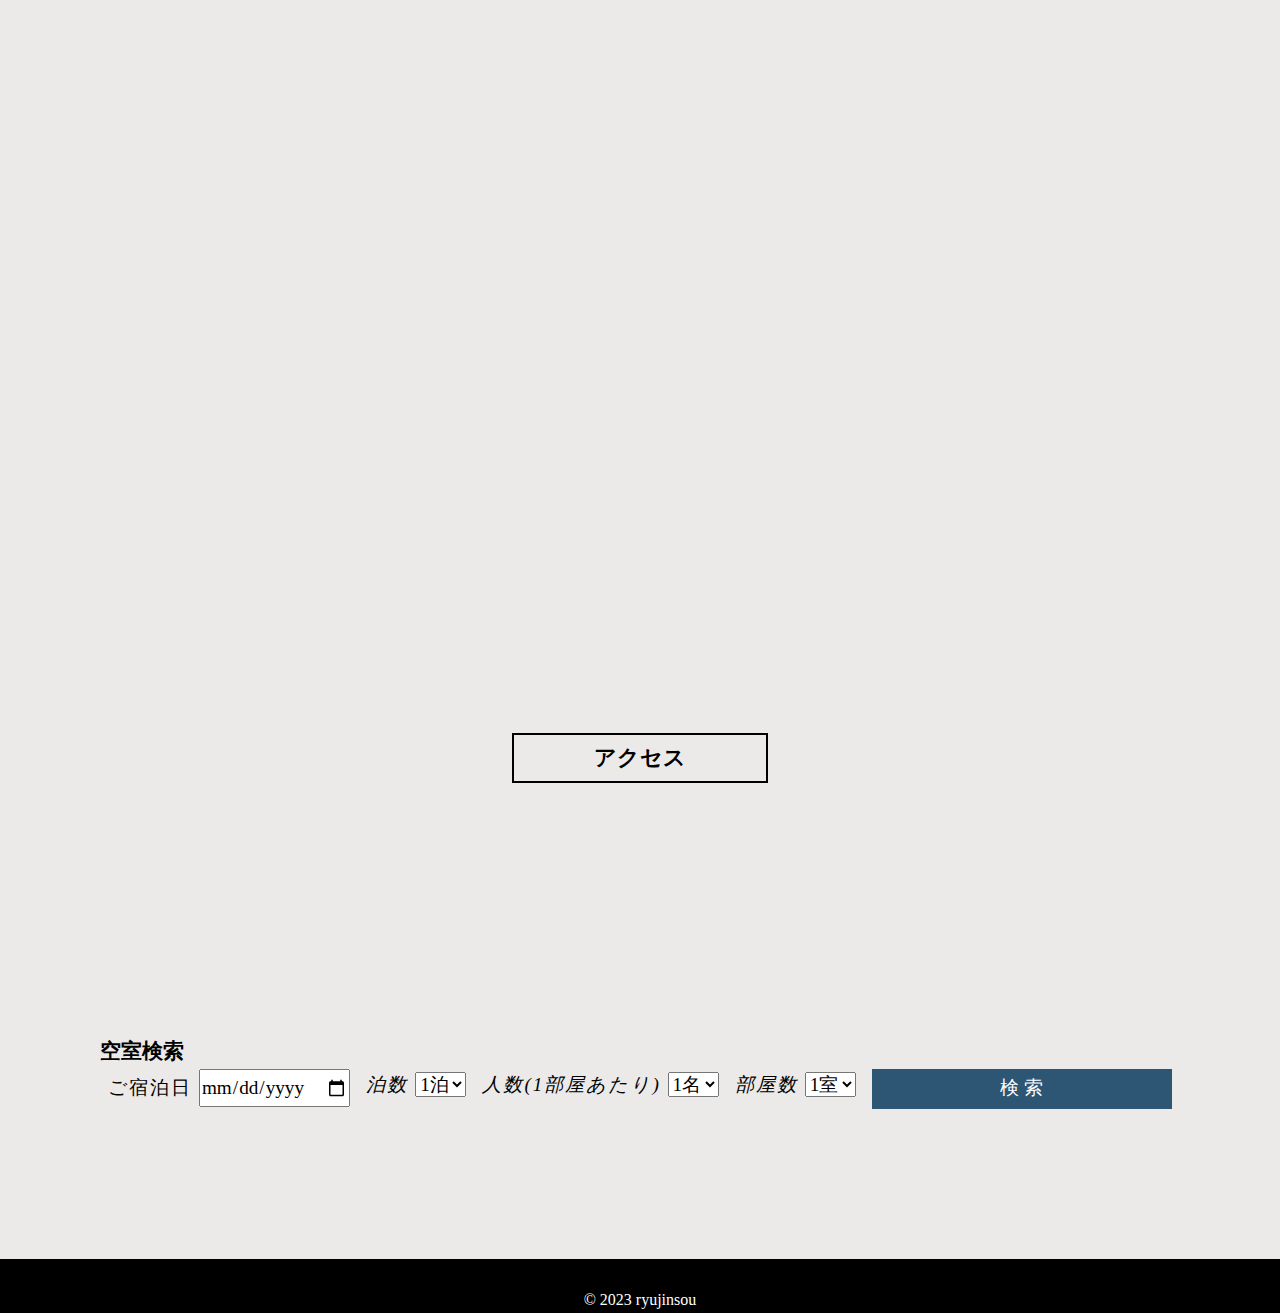
==== commit 6c4dc9c6: "Update index.html" ====
--- a/index.html
+++ b/index.html
@@ -6,7 +6,7 @@
         <meta http-equiv="X-UA-Compatible" content="IE=edge">
         <meta name="viewport" content="width=device-width, initial-scale=1.0">
         <title>癒しの宿 龍人荘</title>
-        <link rel="stylesheet" href="css/style.css">
+        <link rel="stylesheet" href="style.css">
         <link rel="icon" type="image/jpg" href="images/ryu.jpg">
         <link
             href="https://stackpath.bootstrapcdn.com/font-awesome/4.7.0/css/font-awesome.min.css"
@@ -222,4 +222,4 @@
             </footer>
         </body>
 
-    </html>+    </html>
--- a/style.css
+++ b/style.css
@@ -0,0 +1,496 @@
+@charset "UTF-8";
+
+* {
+    font-size: 100%;
+    box-sizing: border-box;
+    margin: 0;
+    padding: 0;
+    scroll-behavior: smooth;
+    line-height: 1.7;
+    border-collapse: collapse;
+    font-family: 游明朝, "Yu Mincho", YuMincho, "Hiragino Mincho Pro", serif;
+}
+
+body {
+    background: rgb(235, 234, 232);
+}
+
+.page-header {
+    width: 100%;
+    background-image: url(../images/header.jpg);
+    background-size: cover;
+    background-position: center;
+    height: 100vh;
+    margin-bottom: 15%;
+}
+
+.header-top {
+    display: flex;
+    justify-content: space-between;
+    position: sticky;
+    top: 0;
+    height: 100px;
+    z-index: 1;
+    width: 100%;
+    background: #303535a6;
+}
+
+.logo {
+    height: 100px;
+}
+
+.list {
+    display: flex;
+    list-style: none;
+    padding: 0;
+}
+
+.list li {
+    padding: 40px;
+}
+
+.list a {
+    color: #fff;
+    letter-spacing: 0.2em;
+    text-decoration: none;
+}
+
+.list a:hover {
+    background: rgb(182, 166, 134);
+}
+
+.header-main {
+    position: absolute;
+    top: 48%;
+    left: 48%;
+    height: 100px;
+    width: 100px;
+    transform: translate(-267%, -70%);
+}
+
+/*空室検索　ul>div */
+.content {
+    margin: 0 auto;
+    padding: 40px;
+    background-color: #000;
+    height: 100px;
+}
+
+.modal {
+    display: none;
+    height: 100vh;
+    position: fixed;
+    top: 0;
+    right: 0%;
+    width: 100%;
+}
+
+.modal__bg {
+    background: rgba(0, 0, 0, 0.8);
+    height: 100vh;
+    position: absolute;
+    width: 100%;
+}
+
+.modal__content {
+    background: #fff;
+    left: 50%;
+    padding: 40px;
+    position: absolute;
+    top: 50%;
+    transform: translate(-50%, -50%);
+    width: 60%;
+}
+
+.form_search_modal {
+    margin: 100px auto;
+}
+
+.form_search_modal div {
+    margin: 20px auto;
+}
+
+#form2 {
+    display: grid;
+}
+
+/*メイン*/
+.wrapper {
+    margin: 0 auto;
+}
+
+main {
+    -ms-writing-mode: tb-rl;
+    writing-mode: vertical-rl;
+    padding: 50px;
+    letter-spacing: 2px;
+    background-image: url(../images/home.jpg);
+    background-size: cover;
+    background-position: center;
+    background-color: rgba(243, 226, 242, 0.445);
+    background-blend-mode: hue;
+    color: #000;
+    width: 100%;
+    margin-bottom: 200px;
+    font-weight: bold;
+    height: 470px;
+}
+
+main h1 {
+    padding-left: 150px;
+    padding-right: 100px;
+    font-size: 1.1rem;
+}
+
+/*NEWS*/
+section {
+    text-align: center;
+    margin: 50px auto;
+    font-size: 1.3rem;
+    letter-spacing: 5px;
+}
+
+.news-page {
+    margin: 0 50px 50px;
+    display: grid;
+    grid-template-columns: 1fr 1fr 1fr;
+    gap: 50px;
+
+}
+
+figure img {
+    height: 350px;
+    width: 100%;
+}
+
+.btn_wrapper {
+    color: #000;
+    text-align: center;
+}
+
+.btn_wrapper a {
+    display: block;
+    border: 2px solid #000;
+    width: 20%;
+    margin: 0 auto 250px;
+    height: 50px;
+    line-height: 46px;
+    text-align: center;
+    color: #000;
+    text-decoration: none;
+    font-size: 1.4rem;
+    font-weight: bold;
+    transition: all 0.5s ease;
+}
+
+.btn_wrapper a:hover {
+    transition: all 0.5s ease;
+    background: #2c5674;
+    color: #fff;
+}
+
+
+/*料理、客室、温泉*/
+.contents_box {
+    display: flex;
+    list-style: none;
+    position: relative;
+    margin-bottom: 200px;
+}
+
+
+.contents_box a {
+    display: block;
+    position: relative;
+    color: #000;
+    z-index: 1;
+    width: 100%;
+    height: 100%;
+    text-decoration: none;
+    overflow: hidden;
+}
+
+.contents_box h2 {
+    font-size: 2rem;
+    -ms-writing-mode: tb-rl;
+    writing-mode: vertical-rl;
+    position: relative;
+    top: 30%;
+    left: 50%;
+    background: rgb(182, 166, 134);
+}
+
+.contents_box li:hover {
+    transform: scale(1.1, 1.1);
+}
+
+.cuisine_active {
+    background-image: url(../images/cuisineMain.jpg);
+    background-size: cover;
+    flex: 1;
+    height: 70vh;
+    margin-right: 3px;
+    transition: 0.5s;
+}
+
+.room_active {
+    background-image: url(../images/roomMain.jpg);
+    background-size: cover;
+    flex: 1;
+    margin-right: 3px;
+    transition: 0.5s
+}
+
+.spa_active {
+    background-image: url(../images/spaMain.jpg);
+    background-size: cover;
+    flex: 1;
+    transition: 0.5s
+}
+
+
+/*フォーム*/
+.form_search {
+    margin: 0 100px 150px;
+}
+
+form {
+    font-size: 1.2rem;
+    display: flex;
+    letter-spacing: 2px;
+}
+
+form div {
+    margin: 0 auto;
+}
+
+#searchBtn {
+    width: 300px;
+    height: 40px;
+    color: #fff;
+    letter-spacing: 5px;
+    text-indent: 5px;
+    background: #2c5674;
+    border-radius: 0;
+    border: none;
+    cursor: pointer;
+}
+
+/*フッター*/
+footer {
+    background: #000;
+    color: #fff;
+    text-align: center;
+}
+
+
+
+@media (max-width: 767px) {
+    html {
+        font-size: 10px;
+        width: 100%;
+        text-align: center;
+    }
+
+    .page-header {
+        max-height: 580px;
+    }
+
+    .page-header .logo {
+        height: 60px;
+    }
+
+    .list li {
+        padding: 0;
+    }
+
+    .list li a {
+        padding: 10px;
+    }
+
+    .content {
+        background-color: #fff;
+        padding: 0;
+        height: 50px;
+    }
+
+    .header-main {
+        position: absolute;
+        top: 30%;
+        left: 48%;
+        height: 50px;
+        width: 50px;
+        transform: translate(-580%, -100%);
+    }
+
+    main {
+        height: 370px;
+        margin-bottom: 80px;
+        padding: 30px;
+        font-size: 8px;
+    }
+
+    main h1 {
+        padding-left: 30px;
+        padding-right: 0;
+        /* text-align: center; */
+
+    }
+
+    .btn_wrapper a {
+        width: 60%;
+        margin-bottom: 30px;
+    }
+
+    .news-page {
+        margin: 0 auto;
+        display: block;
+        width: 90%;
+    }
+
+    section {
+        margin-bottom: 10px;
+    }
+
+    article {
+        margin-bottom: 30px;
+    }
+
+    figure img {
+        height: 220px;
+        width: 100%;
+    }
+
+    .contents_box {
+        display: block;
+        margin-bottom: 100px;
+    }
+
+    .contents_box h2 {
+        top: 38%;
+        left: 46%;
+    }
+
+    .cuisine_active {
+        background-position: center;
+        height: 400px;
+        margin-bottom: 5px;
+    }
+
+    .room_active {
+        background-position: center;
+        height: 400px;
+        margin-bottom: 5px;
+    }
+
+    .spa_active {
+        background-position: center;
+        height: 400px;
+        margin-bottom: 5px;
+    }
+
+    .form_search {
+        margin: 0 auto 10%;
+        text-align: center;
+    }
+
+    form {
+        display: block;
+    }
+
+    form div {
+        margin: 30px auto;
+        width: 100%;
+    }
+
+    footer img {
+        height: 100px;
+    }
+
+    /*ハンバーガーメニュー*/
+    .header-top {
+        position: fixed;
+        top: 60px;
+        width: 100%;
+        height: calc(100% - 60px);
+        background: rgb(255, 255, 255);
+        opacity: 0.9;
+        display: block;
+        right: -100%;
+        transition: right .5s;
+    }
+
+    .header-top.sp_open {
+        right: 0;
+    }
+
+    .list {
+        position: absolute;
+        top: 38%;
+        left: 50%;
+        transform: translate(-50%, -50%);
+        display: block;
+        letter-spacing: 0px;
+    }
+
+    .list a {
+        display: block;
+        padding: 25px;
+        border-radius: 5px;
+        color: #666;
+        font-size: 1.8rem;
+        text-align: center;
+        text-decoration: none;
+    }
+
+    #drawer_toggle {
+        z-index: 200;
+        box-sizing: border-box;
+        position: absolute;
+        top: 0;
+        right: 0;
+        display: inline-block;
+        width: 60px;
+        height: 60px;
+        position: fixed;
+    }
+
+    #drawer_toggle span {
+        position: absolute;
+        top: 19px;
+        left: 17px;
+        display: inline-block;
+        width: 30px;
+        height: 3px;
+        border-radius: 2px;
+        background-color: rgb(255, 255, 255);
+        vertical-align: top;
+    }
+
+    #drawer_toggle span:nth-child(2) {
+        margin-top: 10px;
+    }
+
+    #drawer_toggle span:last-child {
+        margin-top: 20px;
+    }
+
+    #drawer_toggle.open span {
+        top: 29px;
+        left: 14px;
+        width: 35px;
+        margin: 0;
+    }
+
+    #drawer_toggle.open span:first-child {
+        transform: rotate(45deg);
+    }
+
+    #drawer_toggle.open span:nth-child(2) {
+        display: none;
+    }
+
+    #drawer_toggle.open span:last-child {
+        transform: rotate(-45deg);
+    }
+}
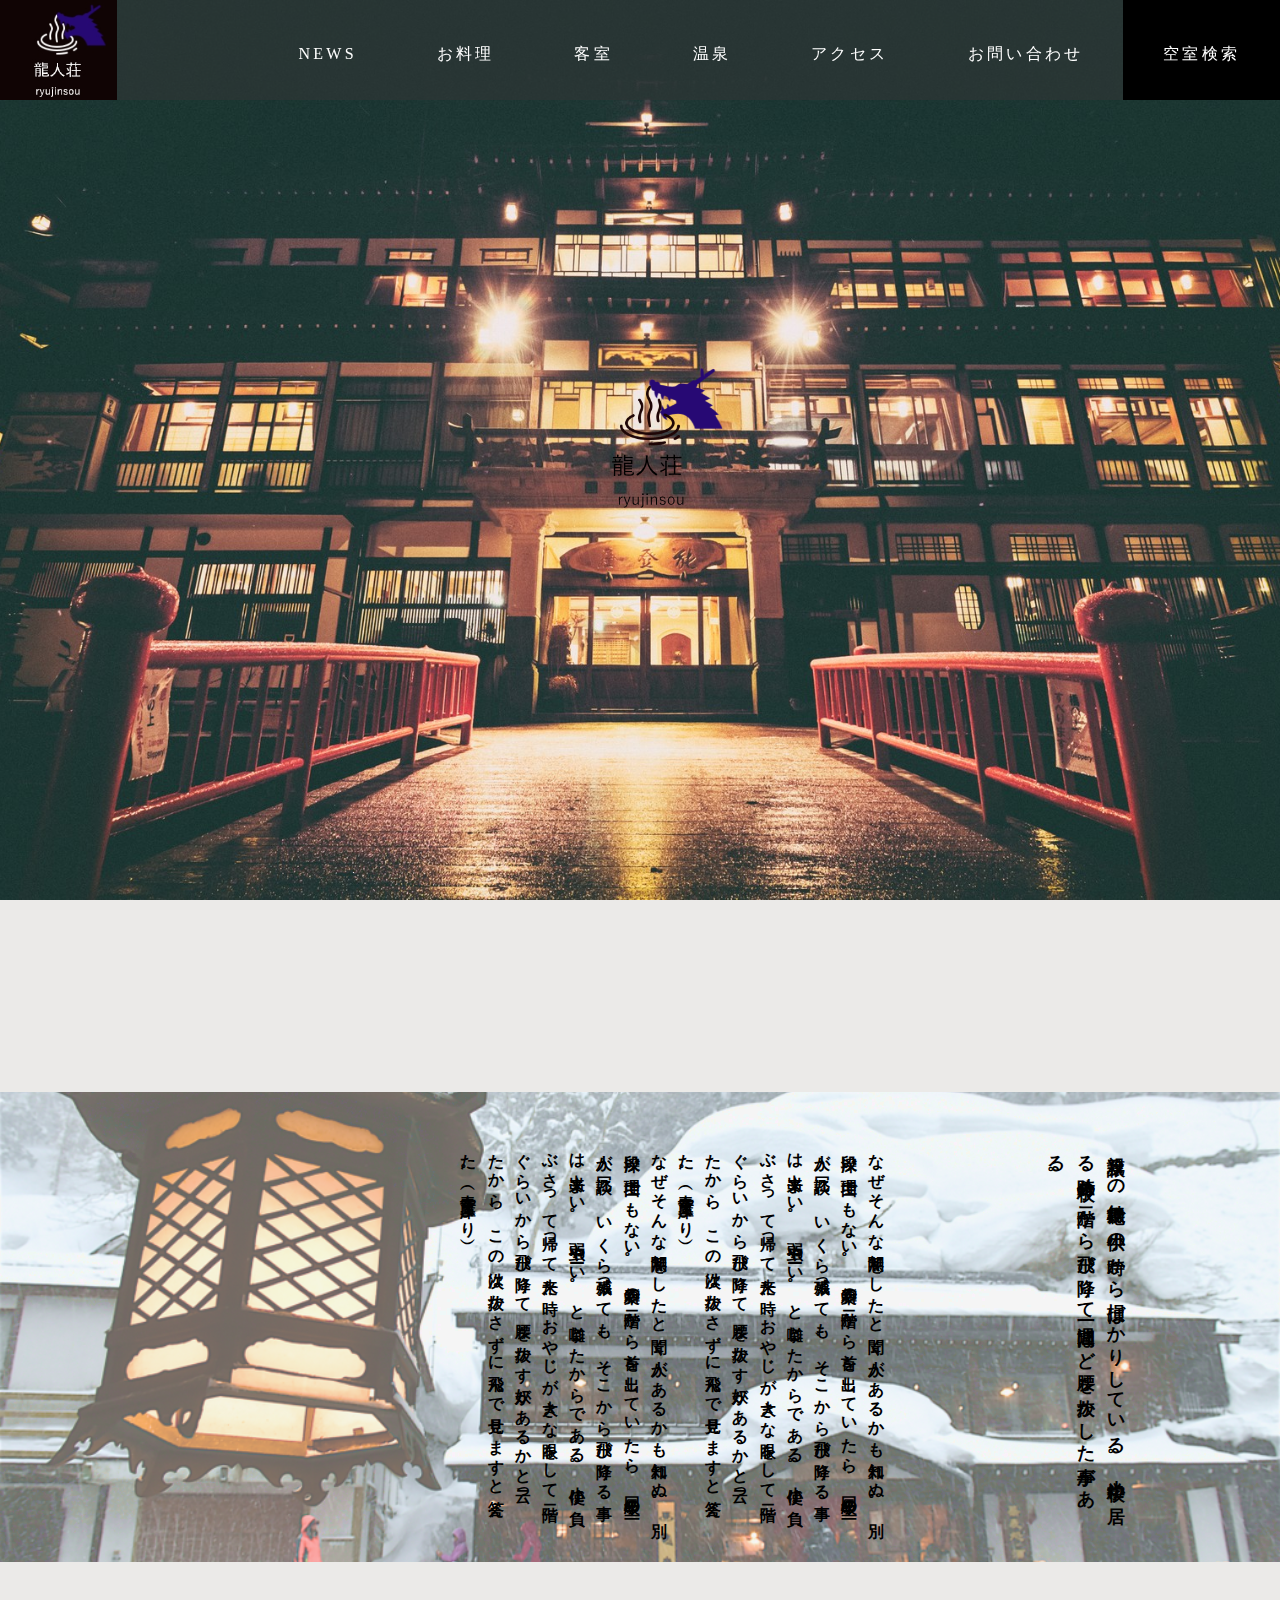
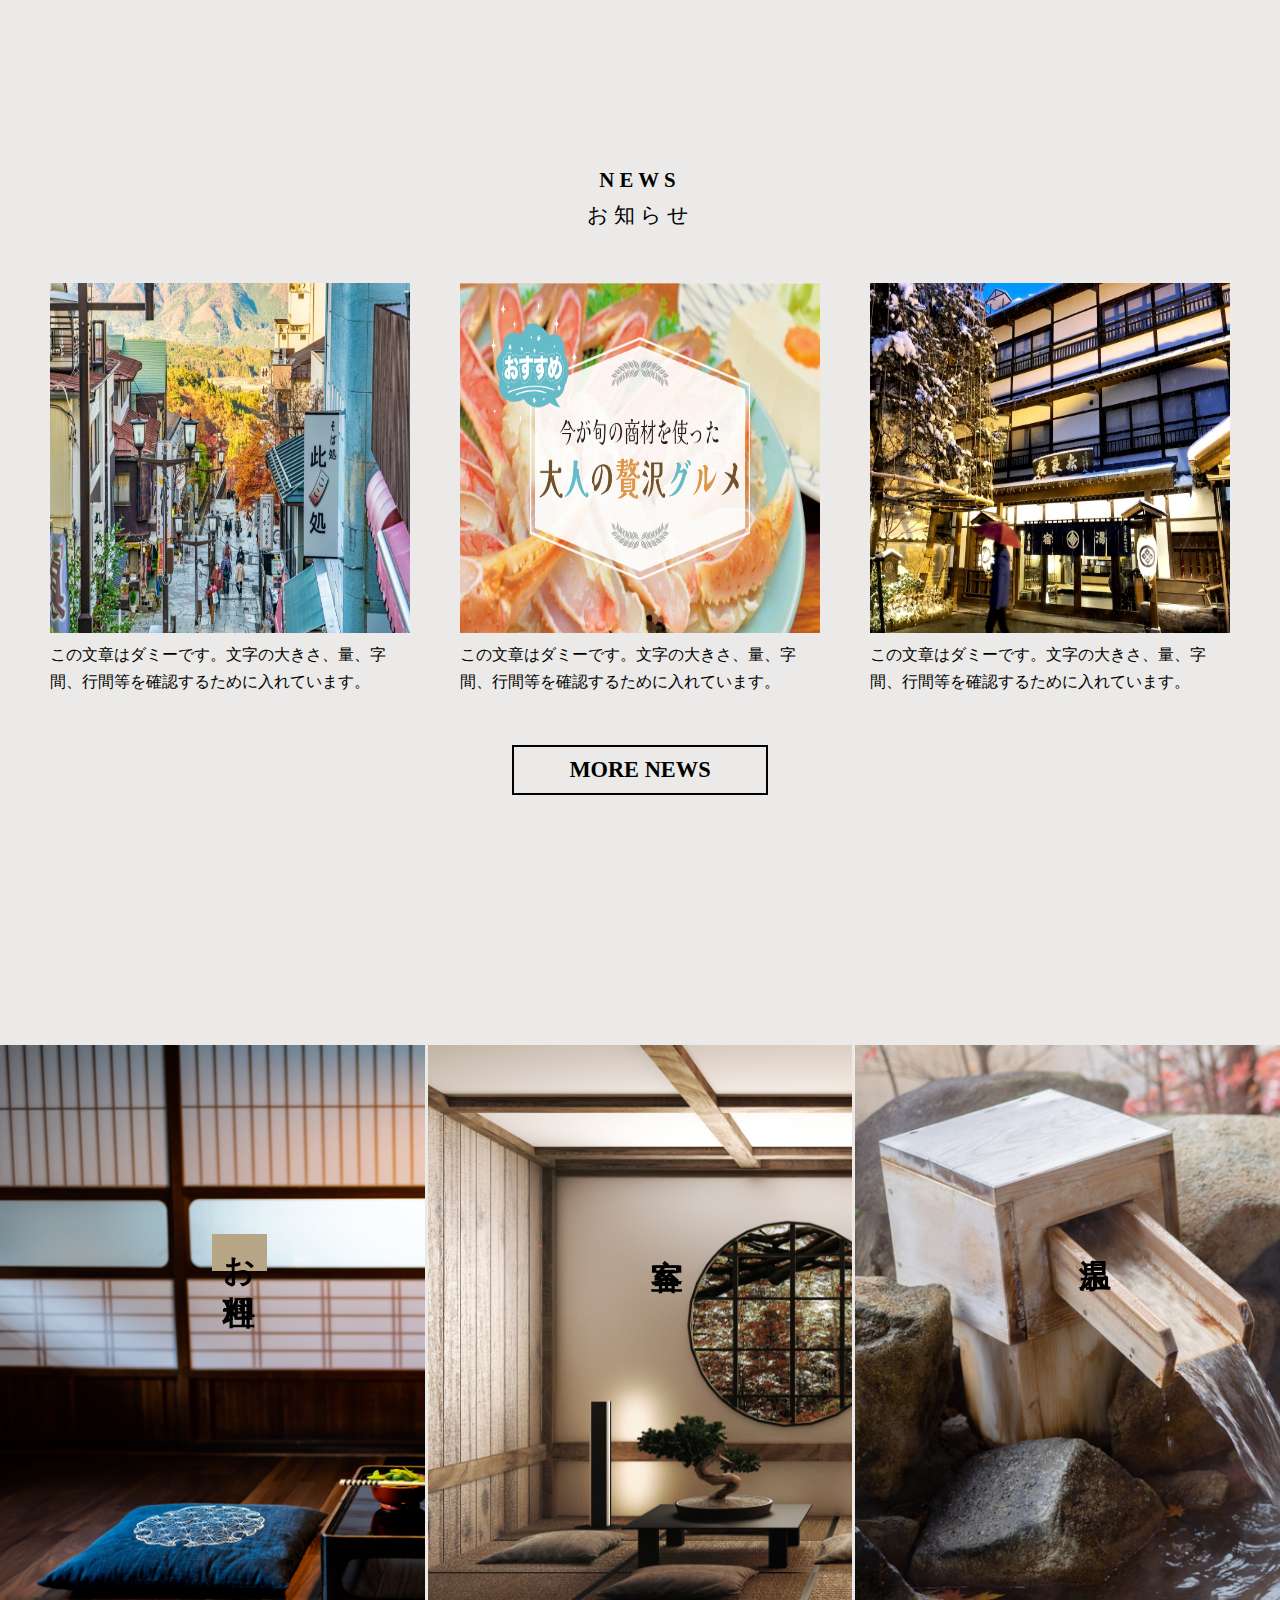
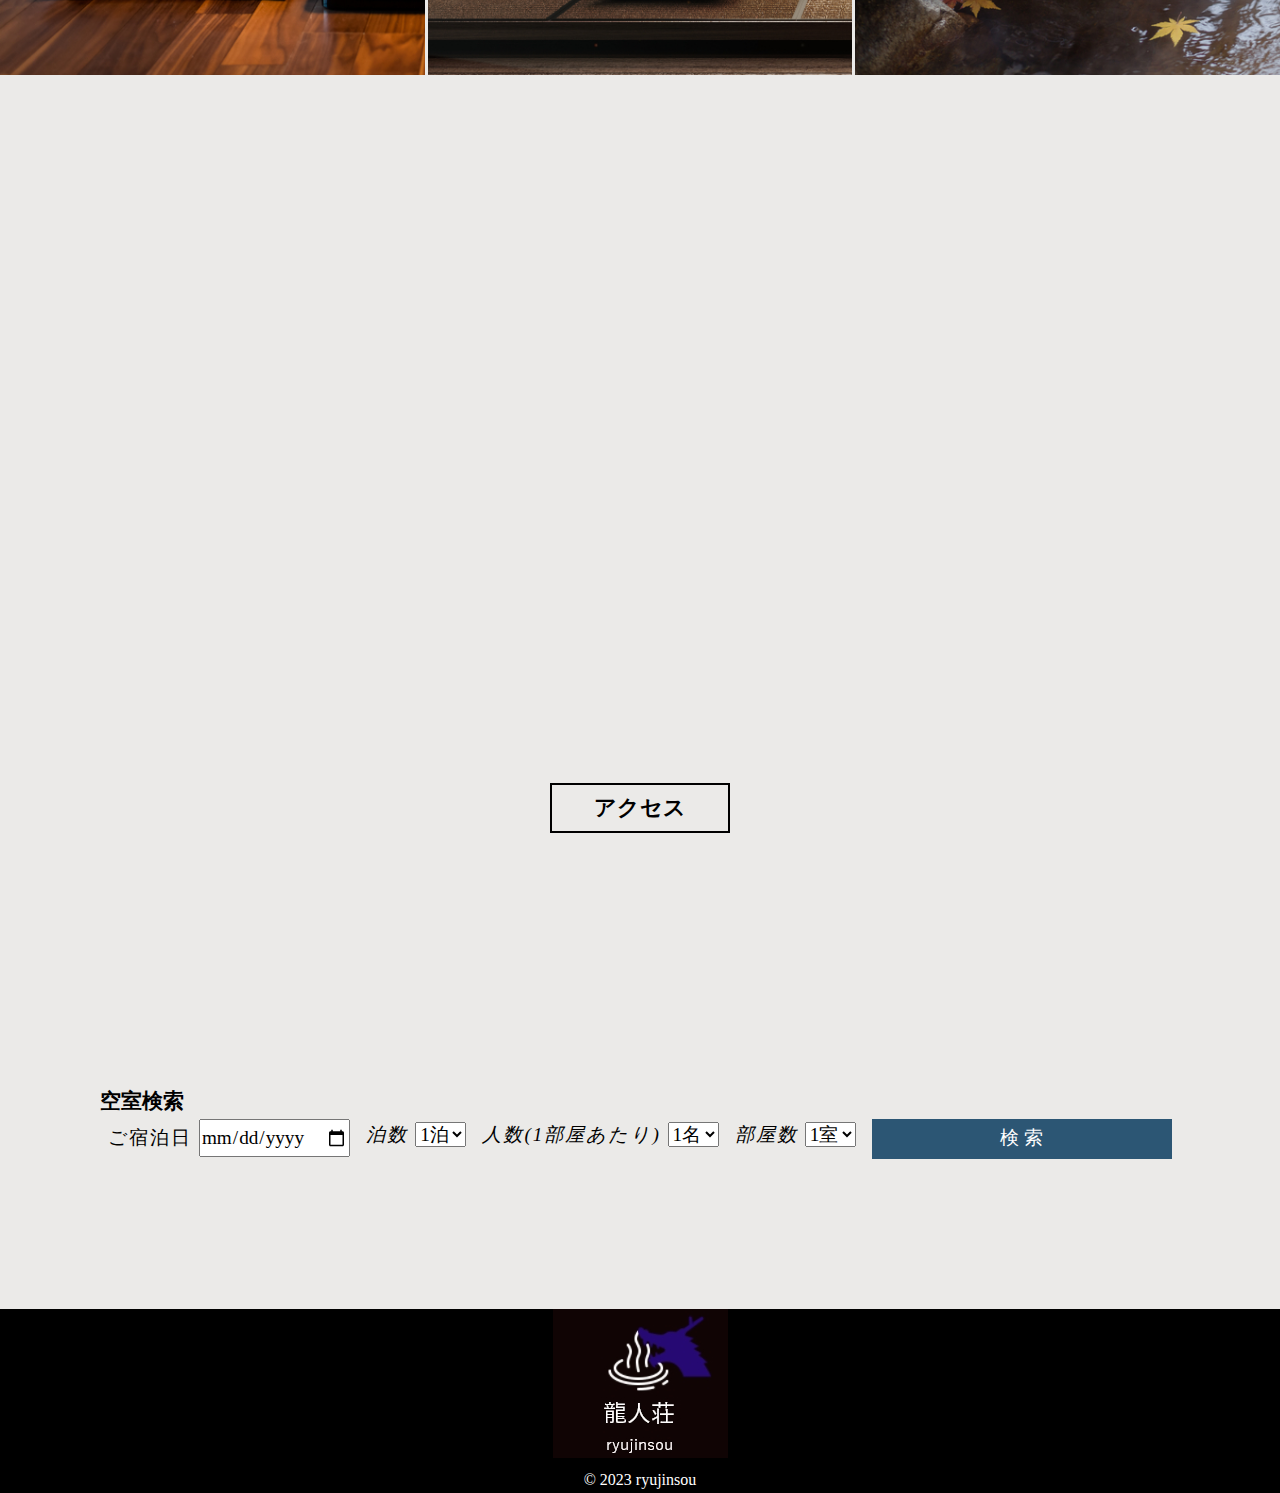
==== commit e52a3a08: "test1" ====
--- a/index.html
+++ b/index.html
@@ -1,225 +1,225 @@
-<!DOCTYPE html>
-<html lang="ja">
-
-    <head>
-        <meta charset="UTF-8">
-        <meta http-equiv="X-UA-Compatible" content="IE=edge">
-        <meta name="viewport" content="width=device-width, initial-scale=1.0">
-        <title>癒しの宿 龍人荘</title>
-        <link rel="stylesheet" href="style.css">
-        <link rel="icon" type="image/jpg" href="images/ryu.jpg">
-        <link
-            href="https://stackpath.bootstrapcdn.com/font-awesome/4.7.0/css/font-awesome.min.css"
-            rel="stylesheet">
-        <meta name="robots" content="noindex,nofollow">
-        <script
-            src="https://ajax.googleapis.com/ajax/libs/jquery/3.6.3/jquery.min.js"></script>
-        <script src="js/main.js"></script>
-    </head>
-
-    <body>
-        <header class="page-header">
-            <div id="drawer_toggle">
-                <span></span>
-                <span></span>
-                <span></span>
-            </div>
-
-            <div class="header-top">
-                <a href="index.html"><img class="logo" src="images/ryu.jpg"
-                        alt=""></a>
-                <nav>
-                    <ul class="list">
-                        <li><a href="news.html">NEWS</a></li>
-                        <li><a href="cuisine.html">お料理</a></li>
-                        <li><a href="room.html">客室</a></li>
-                        <li><a href="spa.html">温泉</a></li>
-                        <li><a href="access.html">アクセス</a></li>
-                        <li><a href="form.html">お問い合わせ</a></li>
-                        <div class="content">
-                            <a class="js-modal-open" href="">空室検索</a>
-                        </div>
-                        <div class="modal js-modal">
-                            <div class="modal__bg js-modal-close"></div>
-                            <div class="modal__content">
-                                <div class="form_search_modal">
-                                    <h3 style="font-size: 1.7rem;">空室検索</h3>
-                                    <form action="#" id="form2">
-                                        <div>
-                                            <label>
-                                                <span>ご宿泊日</span>
-                                                <input type="date" value="date">
-                                            </label>
-                                        </div>
-                                        <div>
-                                            <em>泊数</em>
-                                            <select name="" id="">
-                                                <option value="1"
-                                                    selected="selected"
-                                                    slot="haku">1泊</option>
-                                                <option value="2">2泊</option>
-                                                <option value="3">3泊</option>
-                                                <option value="4">4泊</option>
-                                                <option value="5">5泊</option>
-                                            </select>
-                                        </div>
-                                        <div>
-                                            <em>人数(1部屋あたり)</em>
-                                            <select name="" id="">
-                                                <option value="1"
-                                                    selected="selected"
-                                                    slot="haku">1名</option>
-                                                <option value="2">2名</option>
-                                                <option value="3">3名</option>
-                                                <option value="4">4名</option>
-                                                <option value="5">5名</option>
-                                            </select>
-                                        </div>
-                                        <div>
-                                            <em>部屋数</em>
-                                            <select name="" id="">
-                                                <option value="1"
-                                                    selected="selected"
-                                                    slot="haku">1室</option>
-                                                <option value="2">2室</option>
-                                                <option value="3">3室</option>
-                                                <option value="4">4室</option>
-                                                <option value="5">5室</option>
-                                            </select>
-                                        </div>
-                                        <div>
-                                            <a href="">
-                                                <input type="button" value="検索"
-                                                    id="searchBtn">
-                                            </a>
-                                        </div>
-                                    </form>
-                                    <a class="js-modal-close" href="">閉じる</a>
-                                </div><!--modal__inner-->
-                            </div><!--modal-->
-                        </ul>
-                    </nav>
-                </div>
-                <div class="header-main">
-                    <img src="./images/ryu2.svg" alt="icon-center">
-                </div>
-            </header>
-
-
-            <div class="wrapper">
-                <main>
-                    <h1>親譲りの無鉄砲で小供の時から損ばかりしている。小学校に居る時分学校の二階から飛び降りて一週間ほど腰を抜かした事がある。</h1>
-                    <p>なぜそんな無闇をしたと聞く人があるかも知れぬ。別段深い理由でもない。
-                        新築の二階から首を出していたら、同級生の一人が冗談に、いくら威張っても、そこから飛び降りる事は出来まい。
-                        弱虫やーい。と囃したからである。小使に負ぶさって帰って来た時、おやじが大きな眼をして二階ぐらいから飛び降りて
-                        腰を抜かす奴があるかと云ったから、この次は抜かさずに飛んで見せますと答えた。（青空文庫より）</p>
-                    <p>なぜそんな無闇をしたと聞く人があるかも知れぬ。別段深い理由でもない。
-                        新築の二階から首を出していたら、同級生の一人が冗談に、いくら威張っても、そこから飛び降りる事は出来まい。
-                        弱虫やーい。と囃したからである。小使に負ぶさって帰って来た時、おやじが大きな眼をして二階ぐらいから飛び降りて
-                        腰を抜かす奴があるかと云ったから、この次は抜かさずに飛んで見せますと答えた。（青空文庫より）</p>
-                </main>
-
-
-                <section>
-                    <h2 class="news-header">NEWS</h2>
-                    <p>お知らせ</p>
-                </section>
-                <div class="news-page">
-                    <article>
-                        <figure><a href=""><img src="images/news1.jpg" alt=""></a></figure>
-                        <p>この文章はダミーです。文字の大きさ、量、字間、行間等を確認するために入れています。</p>
-                    </article>
-                    <article>
-                        <figure><a href=""><img src="images/news2.jpeg" alt=""></a></figure>
-                        <p>この文章はダミーです。文字の大きさ、量、字間、行間等を確認するために入れています。</p>
-                    </article>
-                    <article>
-                        <figure><a href=""><img src="images/news3.jpg" alt=""></a></figure>
-                        <p>この文章はダミーです。文字の大きさ、量、字間、行間等を確認するために入れています。</p>
-                    </article>
-                </div>
-                <p class="btn_wrapper"><a href="news.html">MORE NEWS</a></p>
-            </div>
-
-            <div class="contents">
-                <ul class="contents_box">
-                    <li class="cuisine_active"><a href="cuisine.html">
-                            <h2>お料理</h2>
-                        </a>
-                    </li>
-                    <li class="room_active"><a href="room.html">
-                            <h2>客室</h2>
-                        </a>
-                    </li>
-                    <li class="spa_active"><a href="spa.html">
-                            <h2>温泉</h2>
-                        </a>
-                    </li>
-                </ul>
-            </div>
-
-            <div class="map">
-                <iframe
-                    src="https://www.google.com/maps/embed?pb=!1m18!1m12!1m3!1d9297.693287537999!2d135.4381876625784!3d34.52237536798208!2m3!1f0!2f0!3f0!3m2!1i1024!2i768!4f13.1!3m3!1m2!1s0x6000c4c2558d8dc9%3A0xcd559f3aaa405ccf!2z6auY55-z6aeF!5e0!3m2!1sja!2sjp!4v1676041097547!5m2!1sja!2sjp"
-                    width="100%" height="450" style="border:0;"
-                    allowfullscreen=""
-                    loading="lazy"
-                    referrerpolicy="no-referrer-when-downgrade"></iframe>
-                    <p class="btn_wrapper"><a href="access.html">アクセス</a></p>
-
-            </div>
-
-            <div class="form_search">
-                <h2 style="font-size: 1.3rem;">空室検索</h2>
-                <form action="#">
-                    <div>
-                        <label>
-                            <span>ご宿泊日</span>
-                            <input type="date" value="date">
-                        </label>
-                    </div>
-                    <div>
-                        <em>泊数</em>
-                        <select name="" id="">
-                            <option value="1" selected="selected" slot="haku">1泊</option>
-                            <option value="2">2泊</option>
-                            <option value="3">3泊</option>
-                            <option value="4">4泊</option>
-                            <option value="5">5泊</option>
-                        </select>
-                    </div>
-                    <div>
-                        <em>人数(1部屋あたり)</em>
-                        <select name="" id="">
-                            <option value="1" selected="selected" slot="haku">1名</option>
-                            <option value="2">2名</option>
-                            <option value="3">3名</option>
-                            <option value="4">4名</option>
-                            <option value="5">5名</option>
-                        </select>
-                    </div>
-                    <div>
-                        <em>部屋数</em>
-                        <select name="" id="">
-                            <option value="1" selected="selected" slot="haku">1室</option>
-                            <option value="2">2室</option>
-                            <option value="3">3室</option>
-                            <option value="4">4室</option>
-                            <option value="5">5室</option>
-                        </select>
-                    </div>
-                    <div>
-                        <a href="">
-                            <input type="button" value="検索" id="searchBtn">
-                        </a>
-                    </div>
-                </form>
-            </div>
-            
-            <footer>
-                <img src="images/ryu.jpg" alt="">
-                <p><small>&copy; 2023 ryujinsou</small></p>
-            </footer>
-        </body>
-
-    </html>
+<!DOCTYPE html>
+<html lang="ja">
+
+    <head>
+        <meta charset="UTF-8">
+        <meta http-equiv="X-UA-Compatible" content="IE=edge">
+        <meta name="viewport" content="width=device-width, initial-scale=1.0">
+        <title>癒しの宿 龍人荘</title>
+        <link rel="stylesheet" href="css/style.css">
+        <link rel="icon" type="image/jpg" href="images/ryu.jpg">
+        <link
+            href="https://stackpath.bootstrapcdn.com/font-awesome/4.7.0/css/font-awesome.min.css"
+            rel="stylesheet">
+        <meta name="robots" content="noindex,nofollow">
+        <script
+            src="https://ajax.googleapis.com/ajax/libs/jquery/3.6.3/jquery.min.js"></script>
+        <script src="js/main.js"></script>
+    </head>
+
+    <body>
+        <header class="page-header">
+            <div id="drawer_toggle">
+                <span></span>
+                <span></span>
+                <span></span>
+            </div>
+
+            <div class="header-top">
+                <a href="index.html"><img class="logo" src="images/ryu.jpg"
+                        alt=""></a>
+                <nav>
+                    <ul class="list">
+                        <li><a href="news.html">NEWS</a></li>
+                        <li><a href="cuisine.html">お料理</a></li>
+                        <li><a href="room.html">客室</a></li>
+                        <li><a href="spa.html">温泉</a></li>
+                        <li><a href="access.html">アクセス</a></li>
+                        <li><a href="form.html">お問い合わせ</a></li>
+                        <div class="content">
+                            <a class="js-modal-open" href="">空室検索</a>
+                        </div>
+                        <div class="modal js-modal">
+                            <div class="modal__bg js-modal-close"></div>
+                            <div class="modal__content">
+                                <div class="form_search_modal">
+                                    <h3 style="font-size: 1.7rem;">空室検索</h3>
+                                    <form action="#" id="form2">
+                                        <div>
+                                            <label>
+                                                <span>ご宿泊日</span>
+                                                <input type="date" value="date">
+                                            </label>
+                                        </div>
+                                        <div>
+                                            <em>泊数</em>
+                                            <select name="" id="">
+                                                <option value="1"
+                                                    selected="selected"
+                                                    slot="haku">1泊</option>
+                                                <option value="2">2泊</option>
+                                                <option value="3">3泊</option>
+                                                <option value="4">4泊</option>
+                                                <option value="5">5泊</option>
+                                            </select>
+                                        </div>
+                                        <div>
+                                            <em>人数(1部屋あたり)</em>
+                                            <select name="" id="">
+                                                <option value="1"
+                                                    selected="selected"
+                                                    slot="haku">1名</option>
+                                                <option value="2">2名</option>
+                                                <option value="3">3名</option>
+                                                <option value="4">4名</option>
+                                                <option value="5">5名</option>
+                                            </select>
+                                        </div>
+                                        <div>
+                                            <em>部屋数</em>
+                                            <select name="" id="">
+                                                <option value="1"
+                                                    selected="selected"
+                                                    slot="haku">1室</option>
+                                                <option value="2">2室</option>
+                                                <option value="3">3室</option>
+                                                <option value="4">4室</option>
+                                                <option value="5">5室</option>
+                                            </select>
+                                        </div>
+                                        <div>
+                                            <a href="">
+                                                <input type="button" value="検索"
+                                                    id="searchBtn">
+                                            </a>
+                                        </div>
+                                    </form>
+                                    <a class="js-modal-close" href="">閉じる</a>
+                                </div><!--modal__inner-->
+                            </div><!--modal-->
+                        </ul>
+                    </nav>
+                </div>
+                <div class="header-main">
+                    <img src="./images/ryu2.svg" alt="icon-center">
+                </div>
+            </header>
+
+
+            <div class="wrapper">
+                <main>
+                    <h1>親譲りの無鉄砲で小供の時から損ばかりしている。小学校に居る時分学校の二階から飛び降りて一週間ほど腰を抜かした事がある。</h1>
+                    <p>なぜそんな無闇をしたと聞く人があるかも知れぬ。別段深い理由でもない。
+                        新築の二階から首を出していたら、同級生の一人が冗談に、いくら威張っても、そこから飛び降りる事は出来まい。
+                        弱虫やーい。と囃したからである。小使に負ぶさって帰って来た時、おやじが大きな眼をして二階ぐらいから飛び降りて
+                        腰を抜かす奴があるかと云ったから、この次は抜かさずに飛んで見せますと答えた。（青空文庫より）</p>
+                    <p>なぜそんな無闇をしたと聞く人があるかも知れぬ。別段深い理由でもない。
+                        新築の二階から首を出していたら、同級生の一人が冗談に、いくら威張っても、そこから飛び降りる事は出来まい。
+                        弱虫やーい。と囃したからである。小使に負ぶさって帰って来た時、おやじが大きな眼をして二階ぐらいから飛び降りて
+                        腰を抜かす奴があるかと云ったから、この次は抜かさずに飛んで見せますと答えた。（青空文庫より）</p>
+                </main>
+
+
+                <section>
+                    <h2 class="news-header">NEWS</h2>
+                    <p>お知らせ</p>
+                </section>
+                <div class="news-page">
+                    <article>
+                        <figure><a href=""><img src="images/news1.jpg" alt=""></a></figure>
+                        <p>この文章はダミーです。文字の大きさ、量、字間、行間等を確認するために入れています。</p>
+                    </article>
+                    <article>
+                        <figure><a href=""><img src="images/news2.jpeg" alt=""></a></figure>
+                        <p>この文章はダミーです。文字の大きさ、量、字間、行間等を確認するために入れています。</p>
+                    </article>
+                    <article>
+                        <figure><a href=""><img src="images/news3.jpg" alt=""></a></figure>
+                        <p>この文章はダミーです。文字の大きさ、量、字間、行間等を確認するために入れています。</p>
+                    </article>
+                </div>
+                <p class="btn_wrapper"><a href="news.html">MORE NEWS</a></p>
+            </div>
+
+            <div class="contents">
+                <ul class="contents_box">
+                    <li class="cuisine_active"><a href="cuisine.html">
+                            <h2>お料理</h2>
+                        </a>
+                    </li>
+                    <li class="room_active"><a href="room.html">
+                            <h2>客室</h2>
+                        </a>
+                    </li>
+                    <li class="spa_active"><a href="spa.html">
+                            <h2>温泉</h2>
+                        </a>
+                    </li>
+                </ul>
+            </div>
+
+            <div class="map">
+                <iframe
+                    src="https://www.google.com/maps/embed?pb=!1m18!1m12!1m3!1d9297.693287537999!2d135.4381876625784!3d34.52237536798208!2m3!1f0!2f0!3f0!3m2!1i1024!2i768!4f13.1!3m3!1m2!1s0x6000c4c2558d8dc9%3A0xcd559f3aaa405ccf!2z6auY55-z6aeF!5e0!3m2!1sja!2sjp!4v1676041097547!5m2!1sja!2sjp"
+                    width="100%" height="450" style="border:0;"
+                    allowfullscreen=""
+                    loading="lazy"
+                    referrerpolicy="no-referrer-when-downgrade"></iframe>
+                    <p class="btn_wrapper"><a href="access.html">アクセス</a></p>
+
+            </div>
+
+            <div class="form_search">
+                <h2 style="font-size: 1.3rem;">空室検索</h2>
+                <form action="#">
+                    <div>
+                        <label>
+                            <span>ご宿泊日</span>
+                            <input type="date" value="date">
+                        </label>
+                    </div>
+                    <div>
+                        <em>泊数</em>
+                        <select name="" id="">
+                            <option value="1" selected="selected" slot="haku">1泊</option>
+                            <option value="2">2泊</option>
+                            <option value="3">3泊</option>
+                            <option value="4">4泊</option>
+                            <option value="5">5泊</option>
+                        </select>
+                    </div>
+                    <div>
+                        <em>人数(1部屋あたり)</em>
+                        <select name="" id="">
+                            <option value="1" selected="selected" slot="haku">1名</option>
+                            <option value="2">2名</option>
+                            <option value="3">3名</option>
+                            <option value="4">4名</option>
+                            <option value="5">5名</option>
+                        </select>
+                    </div>
+                    <div>
+                        <em>部屋数</em>
+                        <select name="" id="">
+                            <option value="1" selected="selected" slot="haku">1室</option>
+                            <option value="2">2室</option>
+                            <option value="3">3室</option>
+                            <option value="4">4室</option>
+                            <option value="5">5室</option>
+                        </select>
+                    </div>
+                    <div>
+                        <a href="">
+                            <input type="button" value="検索" id="searchBtn">
+                        </a>
+                    </div>
+                </form>
+            </div>
+            
+            <footer>
+                <img src="images/ryu.jpg" alt="">
+                <p><small>&copy; 2023 ryujinsou</small></p>
+            </footer>
+        </body>
+
+    </html>--- a/css/style.css
+++ b/css/style.css
@@ -0,0 +1,512 @@
+@charset "UTF-8";
+
+* {
+    font-size: 100%;
+    box-sizing: border-box;
+    margin: 0;
+    padding: 0;
+    scroll-behavior: smooth;
+    line-height: 1.7;
+    border-collapse: collapse;
+    font-family: 游明朝, "Yu Mincho", YuMincho, "Hiragino Mincho Pro", serif;
+}
+
+body {
+    background: rgb(235, 234, 232);
+}
+
+.page-header {
+    width: 100%;
+    background-image: url(../images/header.jpg);
+    background-size: cover;
+    background-position: center;
+    height: 100vh;
+    margin-bottom: 15%;
+}
+
+.header-top {
+    display: flex;
+    justify-content: space-between;
+    position: sticky;
+    top: 0;
+    height: 100px;
+    z-index: 1;
+    width: 100%;
+    background: #303535a6;
+}
+
+.logo {
+    height: 100px;
+}
+
+.list {
+    display: flex;
+    list-style: none;
+    padding: 0;
+}
+
+.list li {
+    padding: 40px;
+}
+
+.list a {
+    color: #fff;
+    letter-spacing: 0.2em;
+    text-decoration: none;
+}
+
+.list a:hover {
+    background: rgb(182, 166, 134);
+}
+
+.header-main {
+    position: absolute;
+    top: 48%;
+    left: 48%;
+    height: 100px;
+    width: 100px;
+    transform: translate(-267%, -70%);
+}
+
+/*空室検索　ul>div */
+.content {
+    margin: 0 auto;
+    padding: 40px;
+    background-color: #000;
+    height: 100px;
+}
+
+.modal {
+    display: none;
+    height: 100vh;
+    position: fixed;
+    top: 0;
+    right: 0%;
+    width: 100%;
+}
+
+.modal__bg {
+    background: rgba(0, 0, 0, 0.8);
+    height: 100vh;
+    position: absolute;
+    width: 100%;
+}
+
+.modal__content {
+    background: #fff;
+    left: 50%;
+    padding: 40px;
+    position: absolute;
+    top: 50%;
+    transform: translate(-50%, -50%);
+    width: 60%;
+}
+
+.form_search_modal {
+    margin: 100px auto;
+}
+
+.form_search_modal div {
+    margin: 20px auto;
+}
+
+#form2 {
+    display: grid;
+}
+
+/*メイン*/
+.wrapper {
+    margin: 0 auto;
+}
+
+main {
+    -ms-writing-mode: tb-rl;
+    writing-mode: vertical-rl;
+    padding: 50px;
+    letter-spacing: 2px;
+    background-image: url(../images/home.jpg);
+    background-size: cover;
+    background-position: center;
+    background-color: rgba(243, 226, 242, 0.445);
+    background-blend-mode: hue;
+    color: #000;
+    width: 100%;
+    margin-bottom: 200px;
+    font-weight: bold;
+    height: 470px;
+}
+
+main h1 {
+    padding-left: 150px;
+    padding-right: 100px;
+    font-size: 1.1rem;
+}
+
+/*NEWS*/
+section {
+    text-align: center;
+    margin: 50px auto;
+    font-size: 1.3rem;
+    letter-spacing: 5px;
+}
+
+.news-page {
+    margin: 0 50px 50px;
+    display: grid;
+    grid-template-columns: 1fr 1fr 1fr;
+    gap: 50px;
+
+}
+
+figure img {
+    height: 350px;
+    width: 100%;
+}
+
+.btn_wrapper {
+    color: #000;
+    text-align: center;
+}
+
+.btn_wrapper a {
+    display: block;
+    border: 2px solid #000;
+    width: 20%;
+    margin: 0 auto 250px;
+    height: 50px;
+    line-height: 46px;
+    text-align: center;
+    color: #000;
+    text-decoration: none;
+    font-size: 1.4rem;
+    font-weight: bold;
+    transition: all 0.5s ease;
+}
+
+.btn_wrapper a:hover {
+    transition: all 0.5s ease;
+    background: #2c5674;
+    color: #fff;
+}
+
+
+/*料理、客室、温泉*/
+.contents_box {
+    display: flex;
+    list-style: none;
+    position: relative;
+    margin-bottom: 200px;
+}
+
+
+.contents_box a {
+    display: block;
+    position: relative;
+    color: #000;
+    z-index: 1;
+    width: 100%;
+    height: 100%;
+    text-decoration: none;
+    overflow: hidden;
+}
+
+.contents_box h2 {
+    font-size: 2rem;
+    -ms-writing-mode: tb-rl;
+    writing-mode: vertical-rl;
+    position: relative;
+    top: 30%;
+    left: 50%;
+    background: rgb(182, 166, 134);
+}
+
+.contents_box li:hover {
+    transform: scale(1.1, 1.1);
+}
+
+.cuisine_active {
+    background-image: url(../images/cuisineMain.jpg);
+    background-size: cover;
+    flex: 1;
+    height: 70vh;
+    margin-right: 3px;
+    transition: 0.5s;
+}
+
+.room_active {
+    background-image: url(../images/roomMain.jpg);
+    background-size: cover;
+    flex: 1;
+    margin-right: 3px;
+    transition: 0.5s
+}
+
+.spa_active {
+    background-image: url(../images/spaMain.jpg);
+    background-size: cover;
+    flex: 1;
+    transition: 0.5s
+}
+
+/*  マップ */
+.map {
+    width: 70%;
+    margin: 0 auto;
+}
+
+iframe {
+    margin-bottom: 50px;
+}
+
+/*フォーム*/
+.form_search {
+    margin: 0 100px 150px;
+}
+
+form {
+    font-size: 1.2rem;
+    display: flex;
+    letter-spacing: 2px;
+}
+
+form div {
+    margin: 0 auto;
+}
+
+#searchBtn {
+    width: 300px;
+    height: 40px;
+    color: #fff;
+    letter-spacing: 5px;
+    text-indent: 5px;
+    background: #2c5674;
+    border-radius: 0;
+    border: none;
+    cursor: pointer;
+}
+
+/*フッター*/
+footer {
+    background: #000;
+    color: #fff;
+    text-align: center;
+}
+
+
+
+@media (max-width: 767px) {
+    html {
+        font-size: 10px;
+        width: 100%;
+        text-align: center;
+    }
+
+    .page-header {
+        max-height: 580px;
+    }
+
+    .page-header .logo {
+        height: 60px;
+    }
+
+    .list li {
+        padding: 0;
+    }
+
+    .list li a {
+        padding: 10px;
+    }
+
+    .content {
+        background-color: #fff;
+        padding: 0;
+        height: 50px;
+    }
+
+    .header-main {
+        position: absolute;
+        top: 30%;
+        left: 48%;
+        height: 50px;
+        width: 50px;
+        transform: translate(-580%, -100%);
+    }
+
+    main {
+        height: 370px;
+        margin-bottom: 80px;
+        padding: 30px;
+        font-size: 8px;
+    }
+
+    main h1 {
+        padding-left: 30px;
+        padding-right: 0;
+    }
+
+    .btn_wrapper a {
+        width: 60%;
+        margin-bottom: 30px;
+    }
+
+    .news-page {
+        margin: 0 auto;
+        display: block;
+        width: 90%;
+    }
+
+    section {
+        margin-bottom: 10px;
+    }
+
+    article {
+        margin-bottom: 30px;
+    }
+
+    figure img {
+        height: 220px;
+        width: 100%;
+    }
+
+    .contents_box {
+        display: block;
+        margin-bottom: 100px;
+    }
+
+    .contents_box h2 {
+        top: 38%;
+        left: 46%;
+    }
+
+    .cuisine_active {
+        background-position: center;
+        height: 400px;
+        margin-bottom: 5px;
+    }
+
+    .room_active {
+        background-position: center;
+        height: 400px;
+        margin-bottom: 5px;
+    }
+
+    .spa_active {
+        background-position: center;
+        height: 400px;
+        margin-bottom: 5px;
+    }
+
+    .map {
+        width: 70%;
+        margin: 0 auto;
+    }
+
+    iframe {
+        margin-bottom: 5px;
+    }
+
+    .form_search {
+        margin: 0 auto 10%;
+        text-align: center;
+    }
+
+    form {
+        display: block;
+    }
+
+    form div {
+        margin: 30px auto;
+        width: 100%;
+    }
+
+    footer img {
+        height: 100px;
+    }
+
+    /*ハンバーガーメニュー*/
+    .header-top {
+        position: fixed;
+        top: 60px;
+        width: 100%;
+        height: calc(100% - 60px);
+        background: rgb(255, 255, 255);
+        opacity: 0.9;
+        display: block;
+        right: -100%;
+        transition: right .5s;
+    }
+
+    .header-top.sp_open {
+        right: 0;
+    }
+
+    .list {
+        position: absolute;
+        top: 38%;
+        left: 50%;
+        transform: translate(-50%, -50%);
+        display: block;
+        letter-spacing: 0px;
+    }
+
+    .list a {
+        display: block;
+        padding: 25px;
+        border-radius: 5px;
+        color: #666;
+        font-size: 1.8rem;
+        text-align: center;
+        text-decoration: none;
+    }
+
+    #drawer_toggle {
+        z-index: 200;
+        box-sizing: border-box;
+        position: absolute;
+        top: 0;
+        right: 0;
+        display: inline-block;
+        width: 60px;
+        height: 60px;
+        position: fixed;
+    }
+
+    #drawer_toggle span {
+        position: absolute;
+        top: 19px;
+        left: 17px;
+        display: inline-block;
+        width: 30px;
+        height: 3px;
+        border-radius: 2px;
+        background-color: rgb(255, 255, 255);
+        vertical-align: top;
+    }
+
+    #drawer_toggle span:nth-child(2) {
+        margin-top: 10px;
+    }
+
+    #drawer_toggle span:last-child {
+        margin-top: 20px;
+    }
+
+    #drawer_toggle.open span {
+        top: 29px;
+        left: 14px;
+        width: 35px;
+        margin: 0;
+    }
+
+    #drawer_toggle.open span:first-child {
+        transform: rotate(45deg);
+    }
+
+    #drawer_toggle.open span:nth-child(2) {
+        display: none;
+    }
+
+    #drawer_toggle.open span:last-child {
+        transform: rotate(-45deg);
+    }
+}